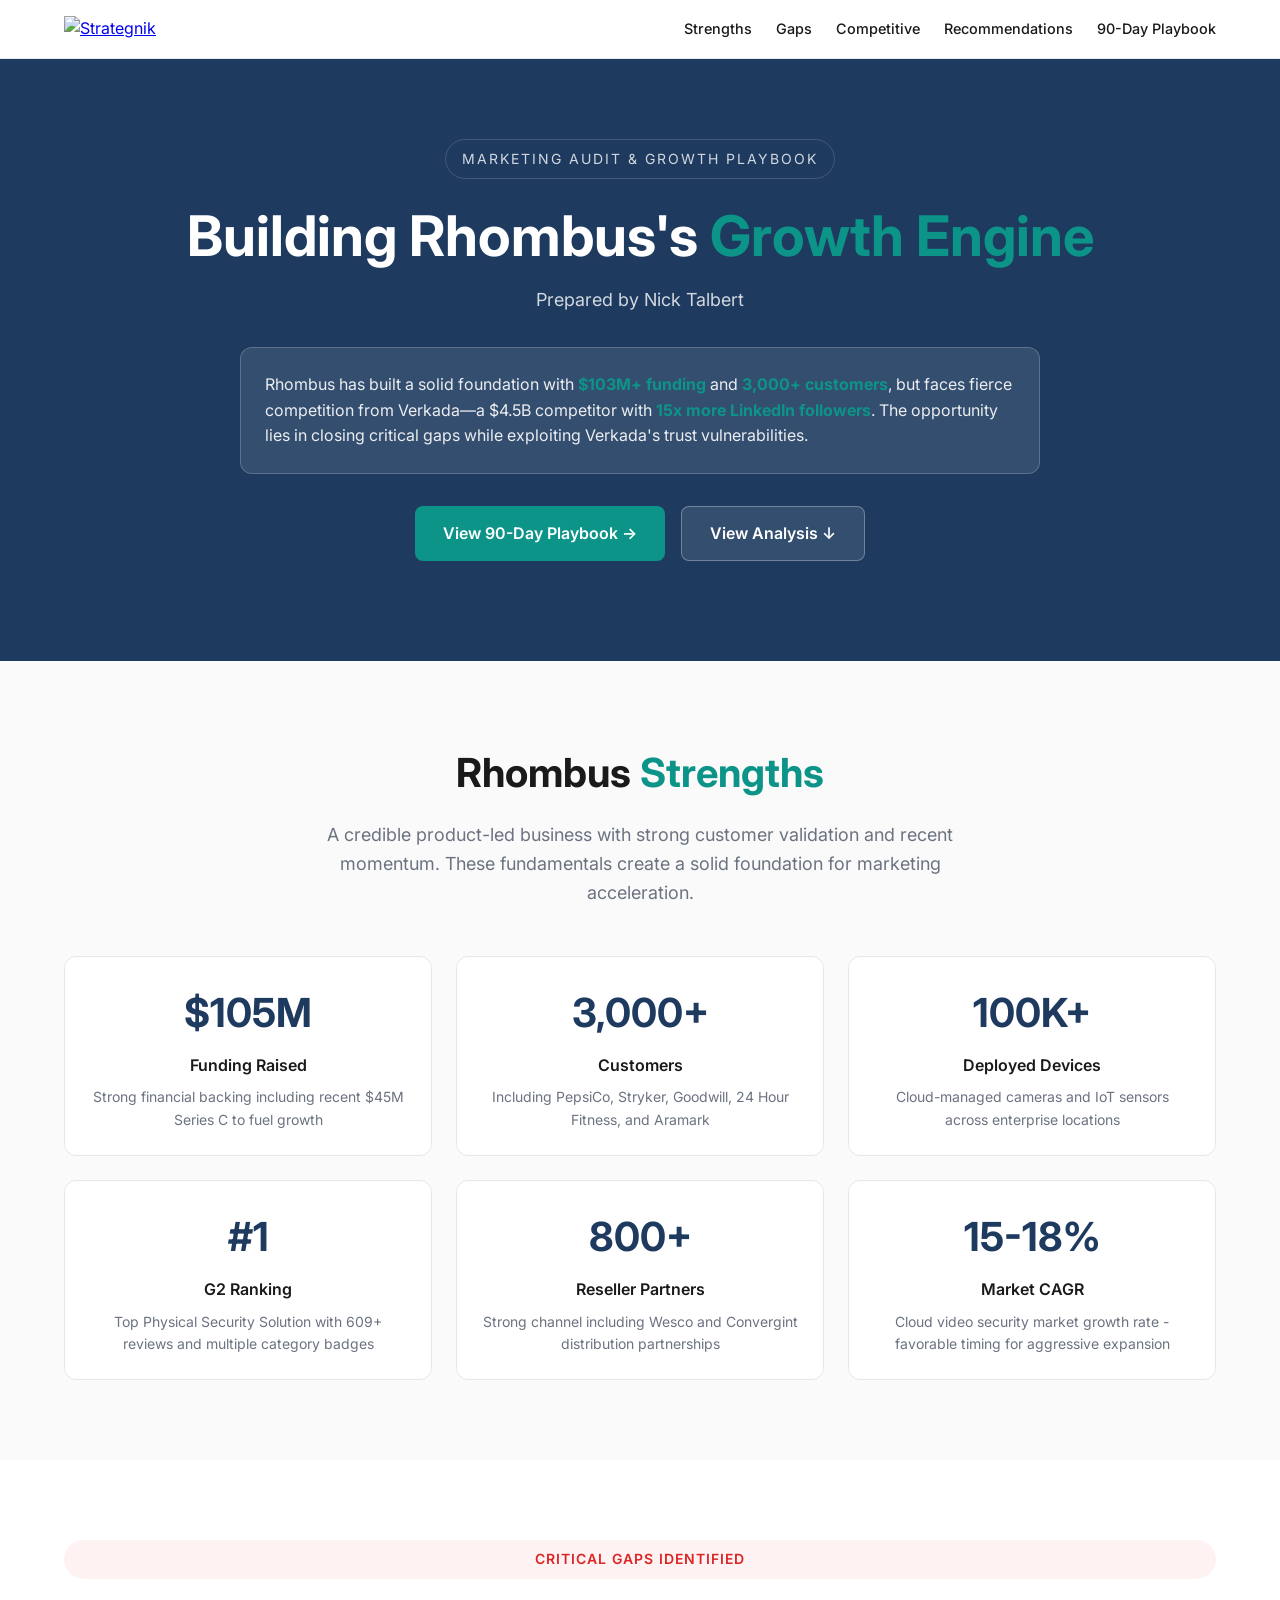
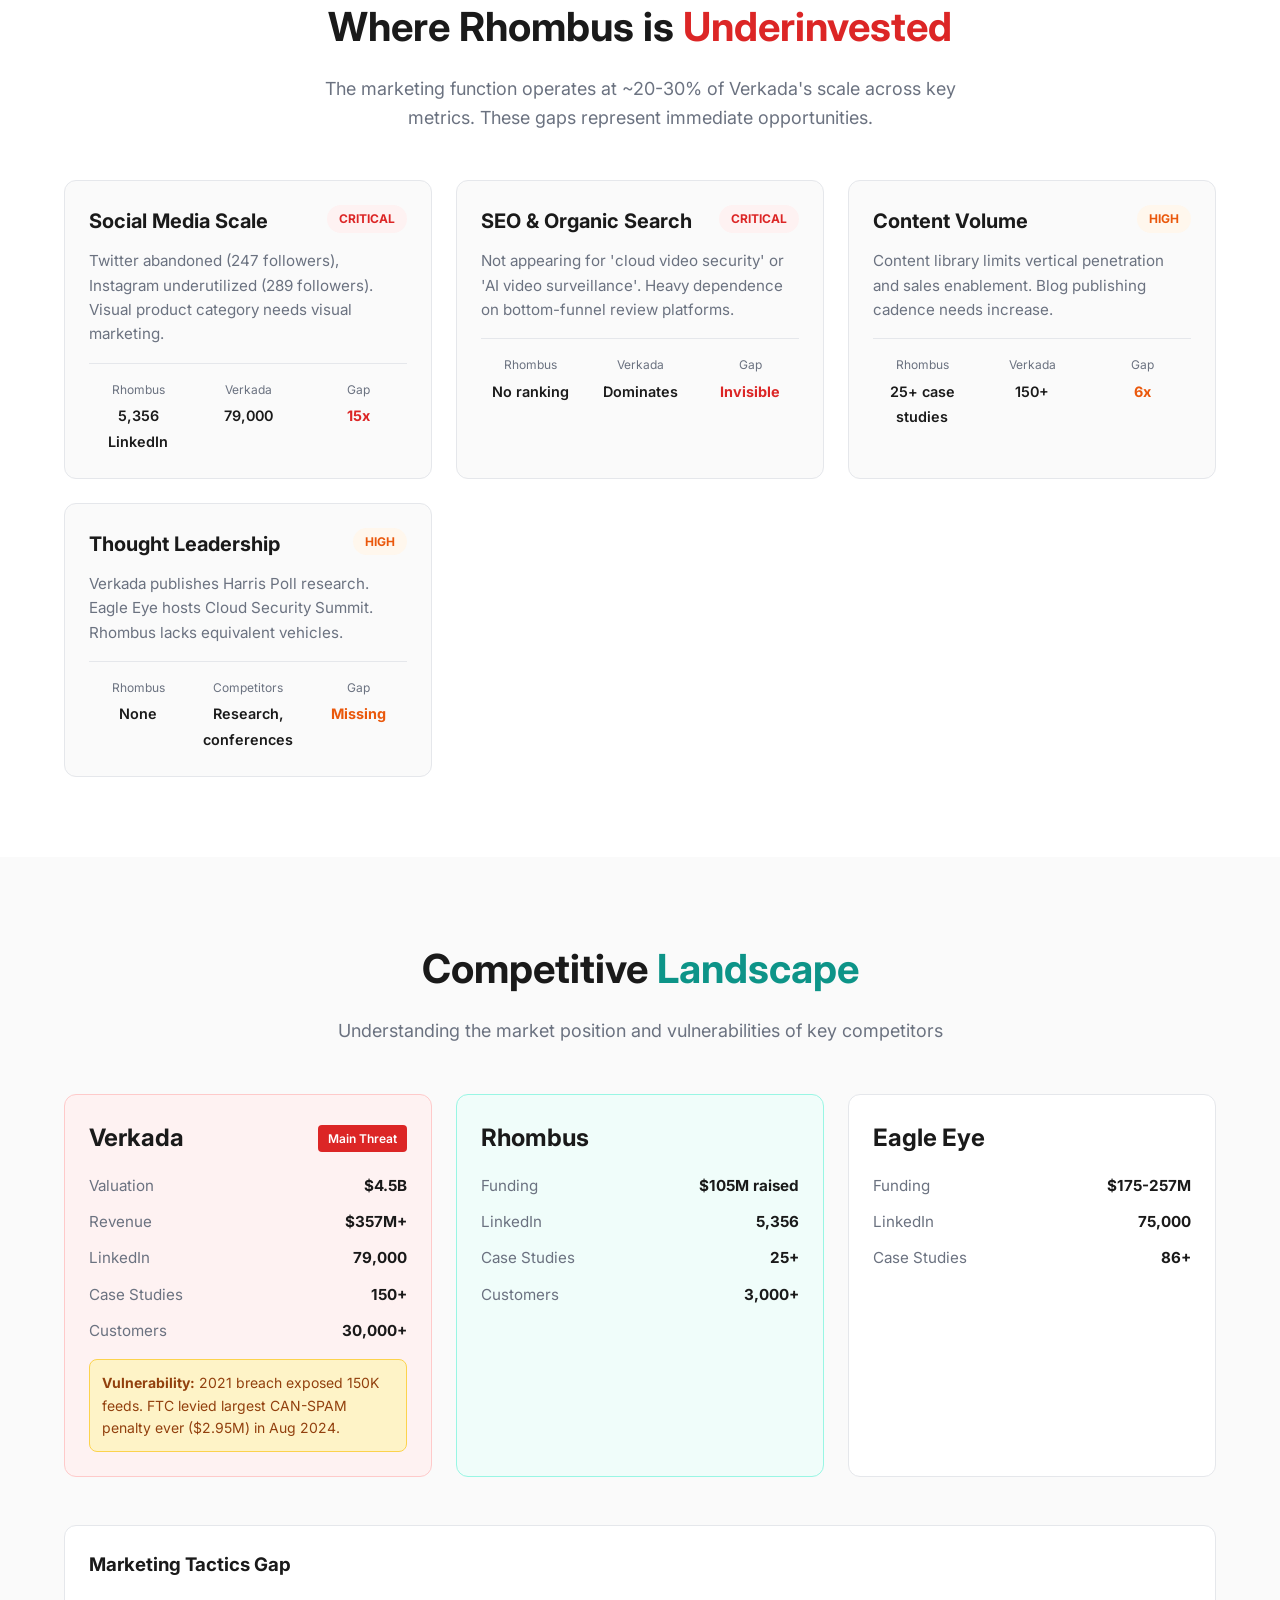
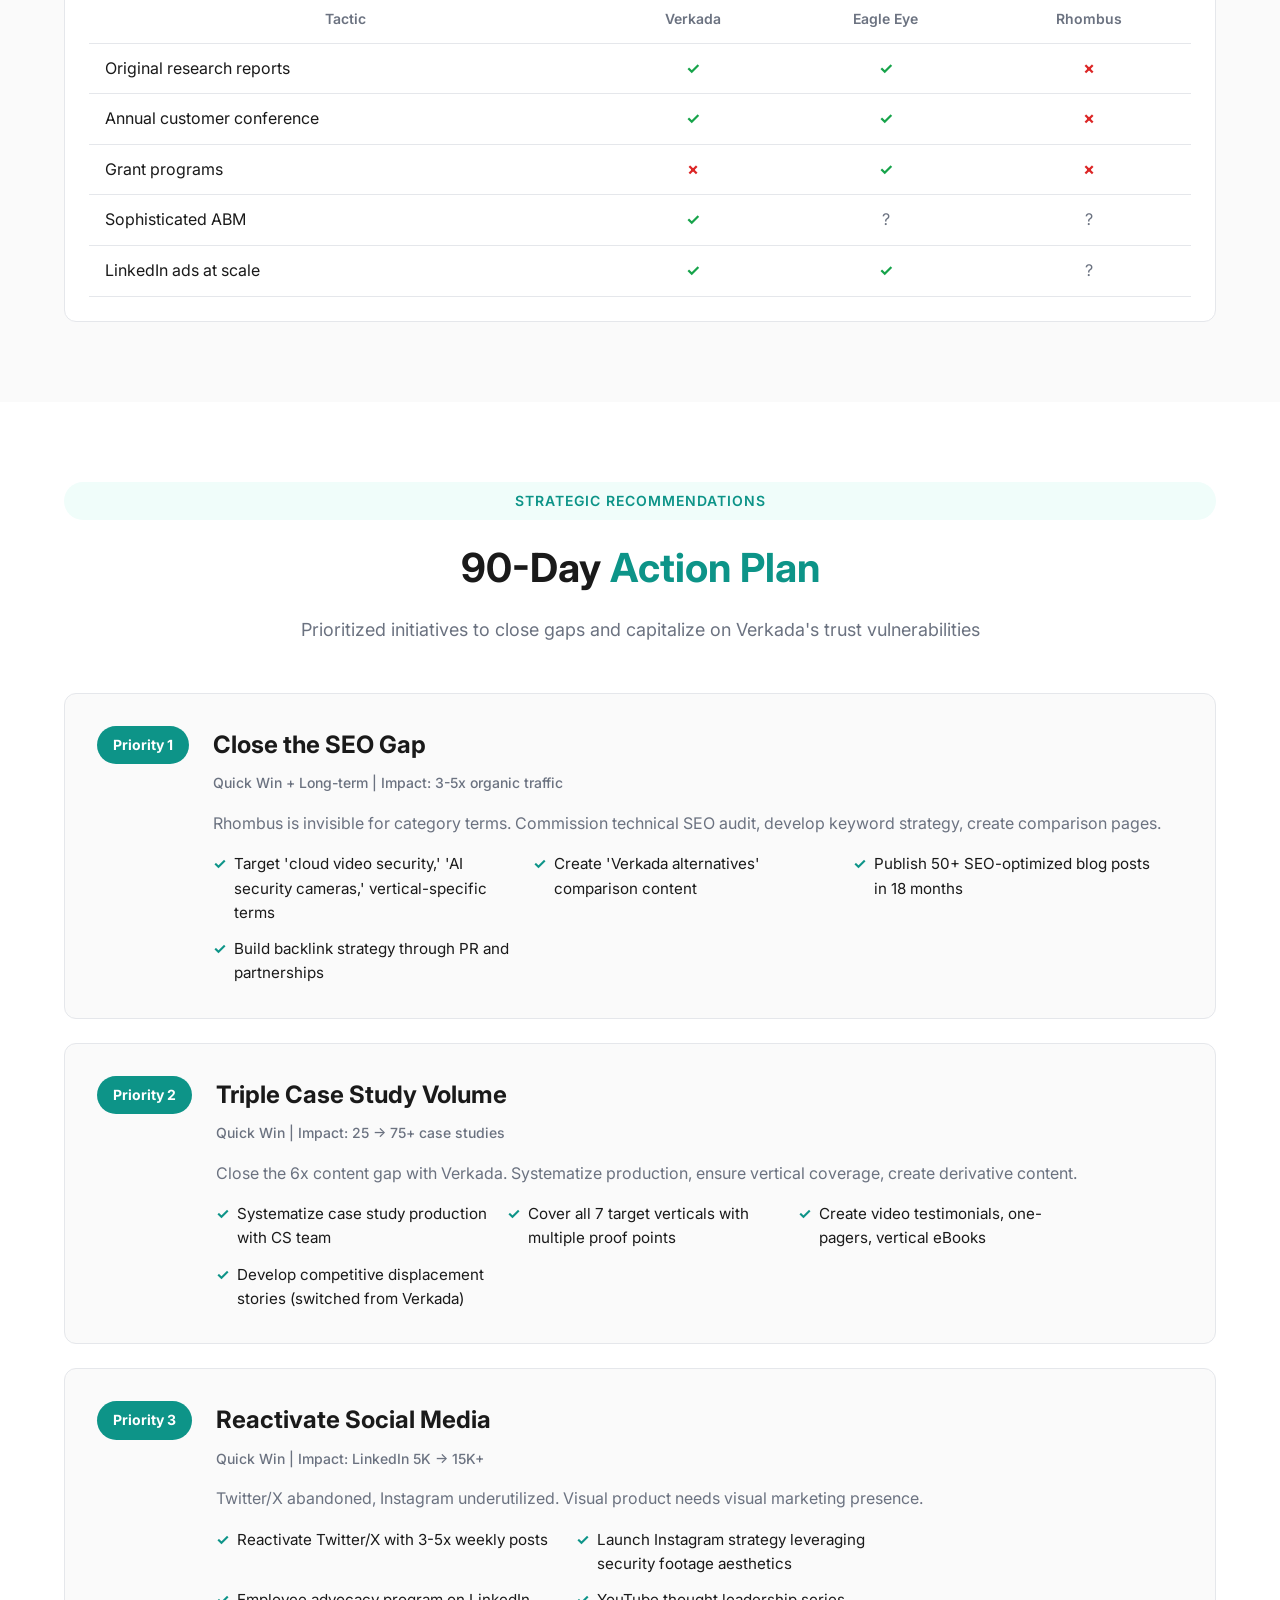
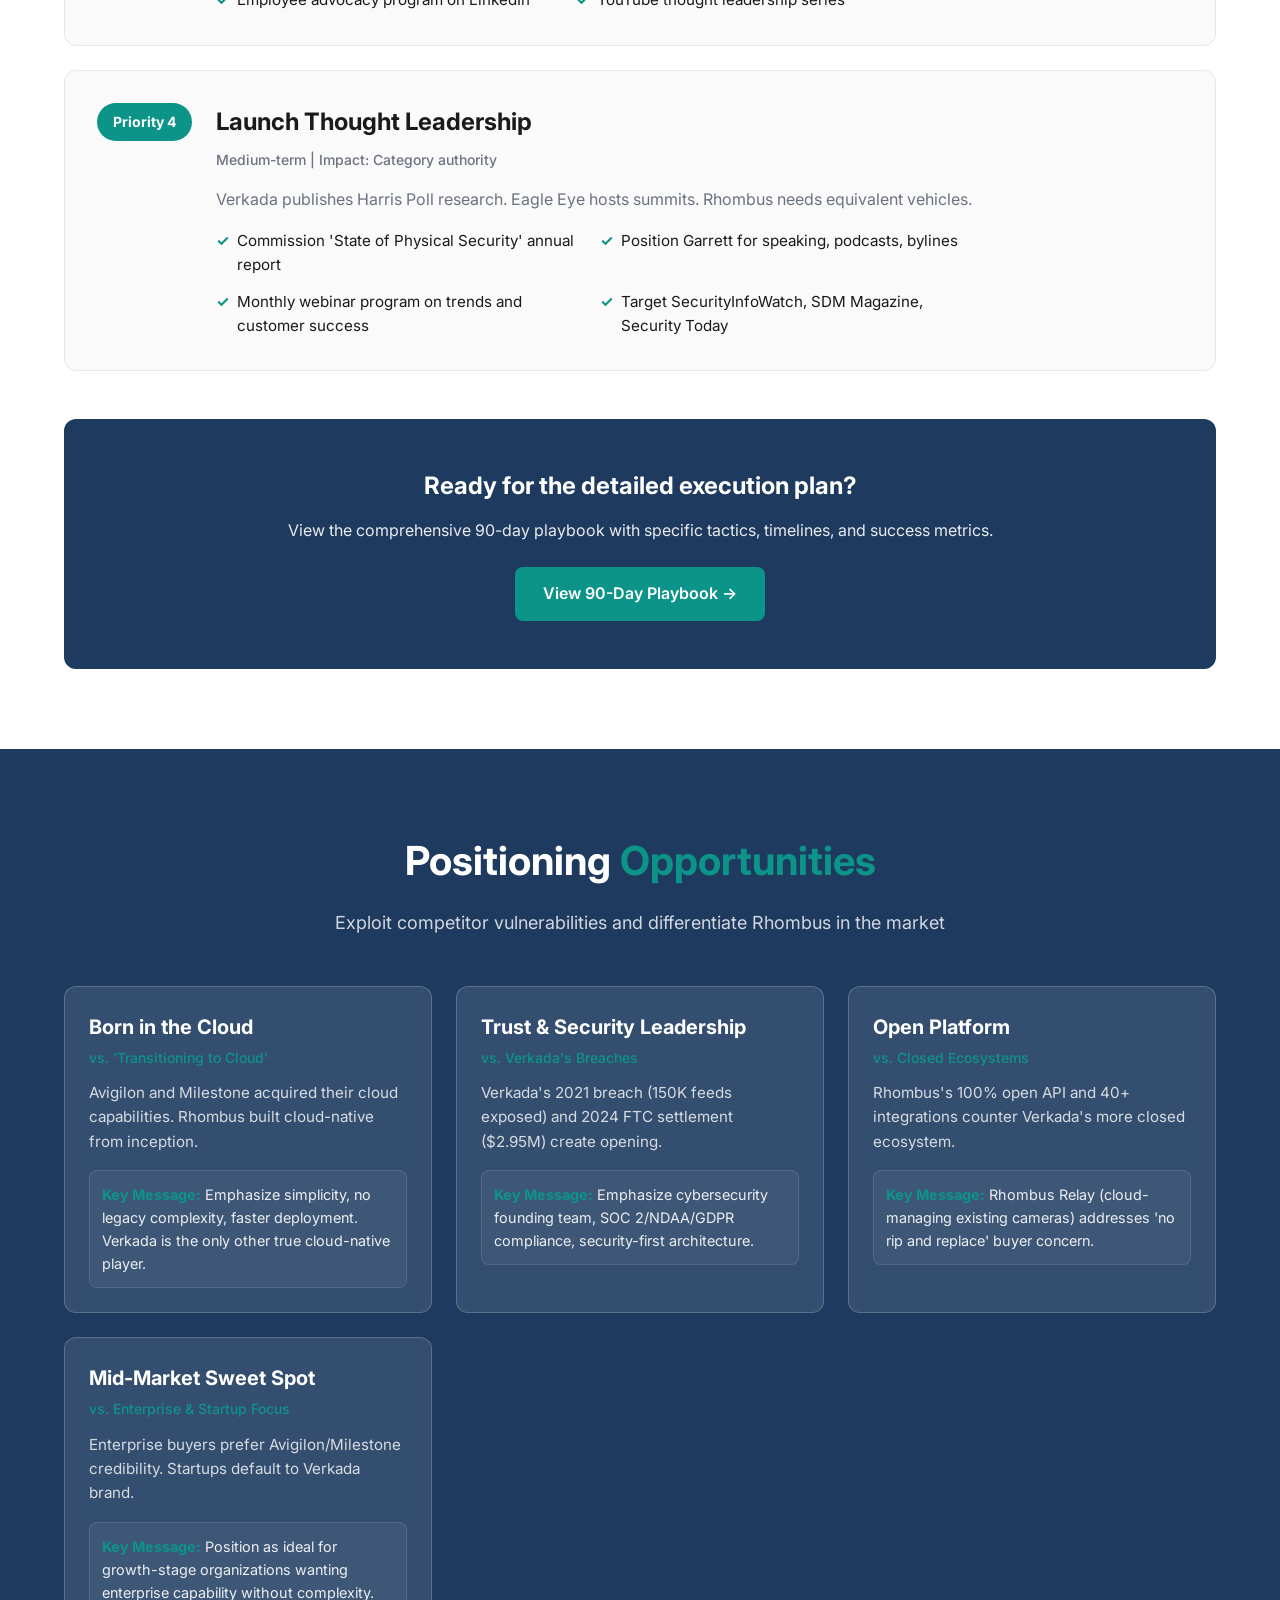
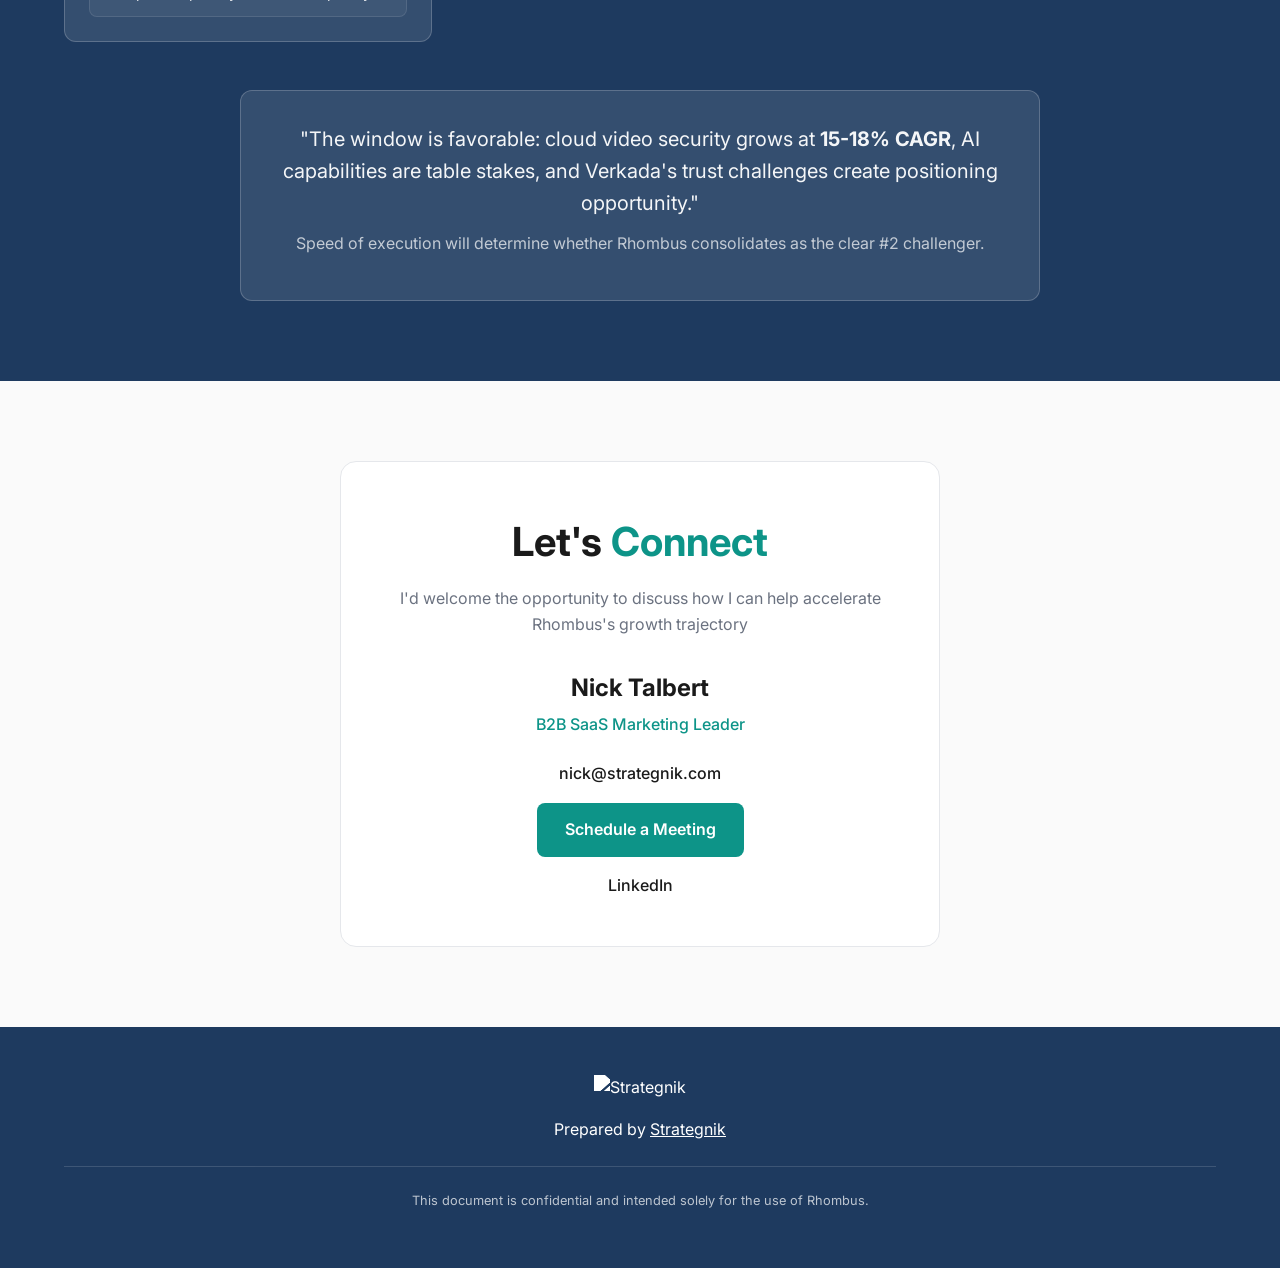
==== index.html @ 8394749c "Initial Rhombus marketing audit Strategnik-branded marketing audit for Rhombus including: - Main aud" ====
<!DOCTYPE html>
<html lang="en">
<head>
  <meta charset="UTF-8">
  <meta name="viewport" content="width=device-width, initial-scale=1.0">
  <meta name="robots" content="noindex, nofollow">
  <title>Growth Audit | Rhombus | Strategnik</title>
  <link rel="icon" type="image/svg+xml" href="https://strategnik.com/favicon.svg">
  <link rel="preconnect" href="https://fonts.googleapis.com">
  <link rel="preconnect" href="https://fonts.gstatic.com" crossorigin>
  <link href="https://fonts.googleapis.com/css2?family=Inter:wght@400;500;600;700&display=swap" rel="stylesheet">
  <link rel="stylesheet" href="styles.css">
</head>
<body>
  <!-- Header -->
  <header class="site-header">
    <nav class="container">
      <a href="https://strategnik.com" class="logo">
        <img src="https://strategnik.com/logo-dark.png" alt="Strategnik" height="60">
      </a>
      <div class="nav-links">
        <a href="#strengths">Strengths</a>
        <a href="#gaps">Gaps</a>
        <a href="#competitive">Competitive</a>
        <a href="#recommendations">Recommendations</a>
        <a href="growth-strategy.html">90-Day Playbook</a>
      </div>
      <button class="mobile-menu-btn" id="mobileMenuBtn" aria-label="Toggle menu">
        <svg fill="none" stroke="currentColor" viewBox="0 0 24 24" width="24" height="24">
          <path stroke-linecap="round" stroke-linejoin="round" stroke-width="2" d="M4 6h16M4 12h16M4 18h16"/>
        </svg>
      </button>
    </nav>
    <div class="mobile-nav" id="mobileNav">
      <a href="#strengths">Strengths</a>
      <a href="#gaps">Gaps</a>
      <a href="#competitive">Competitive</a>
      <a href="#recommendations">Recommendations</a>
      <a href="growth-strategy.html">90-Day Playbook</a>
    </div>
  </header>

  <!-- Hero -->
  <section class="hero">
    <div class="container">
      <p class="hero-label">Marketing Audit & Growth Playbook</p>
      <h1>Building Rhombus's <span class="text-accent">Growth Engine</span></h1>
      <p class="hero-subtitle">Prepared by Nick Talbert</p>

      <div class="hero-insight">
        <p>Rhombus has built a solid foundation with <strong>$103M+ funding</strong> and <strong>3,000+ customers</strong>, but faces fierce competition from Verkada—a $4.5B competitor with <strong>15x more LinkedIn followers</strong>. The opportunity lies in closing critical gaps while exploiting Verkada's trust vulnerabilities.</p>
      </div>

      <div class="hero-cta">
        <a href="growth-strategy.html" class="btn btn-primary">View 90-Day Playbook →</a>
        <a href="#strengths" class="btn btn-secondary">View Analysis ↓</a>
      </div>
    </div>
  </section>

  <!-- Strengths Dashboard -->
  <section id="strengths" class="section">
    <div class="container">
      <h2>Rhombus <span class="text-accent">Strengths</span></h2>
      <p class="section-intro">A credible product-led business with strong customer validation and recent momentum. These fundamentals create a solid foundation for marketing acceleration.</p>

      <div class="metrics-grid">
        <div class="metric-card">
          <span class="metric-value">$105M</span>
          <span class="metric-label">Funding Raised</span>
          <p class="metric-desc">Strong financial backing including recent $45M Series C to fuel growth</p>
        </div>
        <div class="metric-card">
          <span class="metric-value">3,000+</span>
          <span class="metric-label">Customers</span>
          <p class="metric-desc">Including PepsiCo, Stryker, Goodwill, 24 Hour Fitness, and Aramark</p>
        </div>
        <div class="metric-card">
          <span class="metric-value">100K+</span>
          <span class="metric-label">Deployed Devices</span>
          <p class="metric-desc">Cloud-managed cameras and IoT sensors across enterprise locations</p>
        </div>
        <div class="metric-card">
          <span class="metric-value">#1</span>
          <span class="metric-label">G2 Ranking</span>
          <p class="metric-desc">Top Physical Security Solution with 609+ reviews and multiple category badges</p>
        </div>
        <div class="metric-card">
          <span class="metric-value">800+</span>
          <span class="metric-label">Reseller Partners</span>
          <p class="metric-desc">Strong channel including Wesco and Convergint distribution partnerships</p>
        </div>
        <div class="metric-card">
          <span class="metric-value">15-18%</span>
          <span class="metric-label">Market CAGR</span>
          <p class="metric-desc">Cloud video security market growth rate - favorable timing for aggressive expansion</p>
        </div>
      </div>
    </div>
  </section>

  <!-- Gap Analysis -->
  <section id="gaps" class="section section-alt">
    <div class="container">
      <div class="section-header-badge critical">Critical Gaps Identified</div>
      <h2>Where Rhombus is <span class="text-critical">Underinvested</span></h2>
      <p class="section-intro">The marketing function operates at ~20-30% of Verkada's scale across key metrics. These gaps represent immediate opportunities.</p>

      <div class="gaps-grid">
        <div class="gap-card">
          <div class="gap-header">
            <h3>Social Media Scale</h3>
            <span class="severity-badge critical">Critical</span>
          </div>
          <p class="gap-detail">Twitter abandoned (247 followers), Instagram underutilized (289 followers). Visual product category needs visual marketing.</p>
          <div class="gap-comparison">
            <div class="gap-stat">
              <span class="gap-label">Rhombus</span>
              <span class="gap-value">5,356 LinkedIn</span>
            </div>
            <div class="gap-stat">
              <span class="gap-label">Verkada</span>
              <span class="gap-value">79,000</span>
            </div>
            <div class="gap-stat">
              <span class="gap-label">Gap</span>
              <span class="gap-value critical">15x</span>
            </div>
          </div>
        </div>

        <div class="gap-card">
          <div class="gap-header">
            <h3>SEO & Organic Search</h3>
            <span class="severity-badge critical">Critical</span>
          </div>
          <p class="gap-detail">Not appearing for 'cloud video security' or 'AI video surveillance'. Heavy dependence on bottom-funnel review platforms.</p>
          <div class="gap-comparison">
            <div class="gap-stat">
              <span class="gap-label">Rhombus</span>
              <span class="gap-value">No ranking</span>
            </div>
            <div class="gap-stat">
              <span class="gap-label">Verkada</span>
              <span class="gap-value">Dominates</span>
            </div>
            <div class="gap-stat">
              <span class="gap-label">Gap</span>
              <span class="gap-value critical">Invisible</span>
            </div>
          </div>
        </div>

        <div class="gap-card">
          <div class="gap-header">
            <h3>Content Volume</h3>
            <span class="severity-badge high">High</span>
          </div>
          <p class="gap-detail">Content library limits vertical penetration and sales enablement. Blog publishing cadence needs increase.</p>
          <div class="gap-comparison">
            <div class="gap-stat">
              <span class="gap-label">Rhombus</span>
              <span class="gap-value">25+ case studies</span>
            </div>
            <div class="gap-stat">
              <span class="gap-label">Verkada</span>
              <span class="gap-value">150+</span>
            </div>
            <div class="gap-stat">
              <span class="gap-label">Gap</span>
              <span class="gap-value high">6x</span>
            </div>
          </div>
        </div>

        <div class="gap-card">
          <div class="gap-header">
            <h3>Thought Leadership</h3>
            <span class="severity-badge high">High</span>
          </div>
          <p class="gap-detail">Verkada publishes Harris Poll research. Eagle Eye hosts Cloud Security Summit. Rhombus lacks equivalent vehicles.</p>
          <div class="gap-comparison">
            <div class="gap-stat">
              <span class="gap-label">Rhombus</span>
              <span class="gap-value">None</span>
            </div>
            <div class="gap-stat">
              <span class="gap-label">Competitors</span>
              <span class="gap-value">Research, conferences</span>
            </div>
            <div class="gap-stat">
              <span class="gap-label">Gap</span>
              <span class="gap-value high">Missing</span>
            </div>
          </div>
        </div>
      </div>
    </div>
  </section>

  <!-- Competitive Landscape -->
  <section id="competitive" class="section">
    <div class="container">
      <h2>Competitive <span class="text-accent">Landscape</span></h2>
      <p class="section-intro">Understanding the market position and vulnerabilities of key competitors</p>

      <div class="competitor-grid">
        <div class="competitor-card main-threat">
          <div class="competitor-header">
            <h3>Verkada</h3>
            <span class="threat-badge">Main Threat</span>
          </div>
          <div class="competitor-stats">
            <div class="comp-stat"><span>Valuation</span><strong>$4.5B</strong></div>
            <div class="comp-stat"><span>Revenue</span><strong>$357M+</strong></div>
            <div class="comp-stat"><span>LinkedIn</span><strong>79,000</strong></div>
            <div class="comp-stat"><span>Case Studies</span><strong>150+</strong></div>
            <div class="comp-stat"><span>Customers</span><strong>30,000+</strong></div>
          </div>
          <div class="vulnerability-alert">
            <strong>Vulnerability:</strong> 2021 breach exposed 150K feeds. FTC levied largest CAN-SPAM penalty ever ($2.95M) in Aug 2024.
          </div>
        </div>

        <div class="competitor-card highlight">
          <div class="competitor-header">
            <h3>Rhombus</h3>
          </div>
          <div class="competitor-stats">
            <div class="comp-stat"><span>Funding</span><strong>$105M raised</strong></div>
            <div class="comp-stat"><span>LinkedIn</span><strong>5,356</strong></div>
            <div class="comp-stat"><span>Case Studies</span><strong>25+</strong></div>
            <div class="comp-stat"><span>Customers</span><strong>3,000+</strong></div>
          </div>
        </div>

        <div class="competitor-card">
          <div class="competitor-header">
            <h3>Eagle Eye</h3>
          </div>
          <div class="competitor-stats">
            <div class="comp-stat"><span>Funding</span><strong>$175-257M</strong></div>
            <div class="comp-stat"><span>LinkedIn</span><strong>75,000</strong></div>
            <div class="comp-stat"><span>Case Studies</span><strong>86+</strong></div>
          </div>
        </div>
      </div>

      <div class="tactics-table">
        <h3>Marketing Tactics Gap</h3>
        <table>
          <thead>
            <tr>
              <th>Tactic</th>
              <th>Verkada</th>
              <th>Eagle Eye</th>
              <th>Rhombus</th>
            </tr>
          </thead>
          <tbody>
            <tr>
              <td>Original research reports</td>
              <td class="check">✓</td>
              <td class="check">✓</td>
              <td class="missing">✗</td>
            </tr>
            <tr>
              <td>Annual customer conference</td>
              <td class="check">✓</td>
              <td class="check">✓</td>
              <td class="missing">✗</td>
            </tr>
            <tr>
              <td>Grant programs</td>
              <td class="missing">✗</td>
              <td class="check">✓</td>
              <td class="missing">✗</td>
            </tr>
            <tr>
              <td>Sophisticated ABM</td>
              <td class="check">✓</td>
              <td class="unknown">?</td>
              <td class="unknown">?</td>
            </tr>
            <tr>
              <td>LinkedIn ads at scale</td>
              <td class="check">✓</td>
              <td class="check">✓</td>
              <td class="unknown">?</td>
            </tr>
          </tbody>
        </table>
      </div>
    </div>
  </section>

  <!-- Strategic Recommendations -->
  <section id="recommendations" class="section section-alt">
    <div class="container">
      <div class="section-header-badge accent">Strategic Recommendations</div>
      <h2>90-Day <span class="text-accent">Action Plan</span></h2>
      <p class="section-intro">Prioritized initiatives to close gaps and capitalize on Verkada's trust vulnerabilities</p>

      <div class="recommendations-list">
        <div class="recommendation-card">
          <div class="rec-priority">Priority 1</div>
          <div class="rec-content">
            <h3>Close the SEO Gap</h3>
            <p class="rec-meta">Quick Win + Long-term | Impact: 3-5x organic traffic</p>
            <p>Rhombus is invisible for category terms. Commission technical SEO audit, develop keyword strategy, create comparison pages.</p>
            <ul class="rec-tactics">
              <li>Target 'cloud video security,' 'AI security cameras,' vertical-specific terms</li>
              <li>Create 'Verkada alternatives' comparison content</li>
              <li>Publish 50+ SEO-optimized blog posts in 18 months</li>
              <li>Build backlink strategy through PR and partnerships</li>
            </ul>
          </div>
        </div>

        <div class="recommendation-card">
          <div class="rec-priority">Priority 2</div>
          <div class="rec-content">
            <h3>Triple Case Study Volume</h3>
            <p class="rec-meta">Quick Win | Impact: 25 → 75+ case studies</p>
            <p>Close the 6x content gap with Verkada. Systematize production, ensure vertical coverage, create derivative content.</p>
            <ul class="rec-tactics">
              <li>Systematize case study production with CS team</li>
              <li>Cover all 7 target verticals with multiple proof points</li>
              <li>Create video testimonials, one-pagers, vertical eBooks</li>
              <li>Develop competitive displacement stories (switched from Verkada)</li>
            </ul>
          </div>
        </div>

        <div class="recommendation-card">
          <div class="rec-priority">Priority 3</div>
          <div class="rec-content">
            <h3>Reactivate Social Media</h3>
            <p class="rec-meta">Quick Win | Impact: LinkedIn 5K → 15K+</p>
            <p>Twitter/X abandoned, Instagram underutilized. Visual product needs visual marketing presence.</p>
            <ul class="rec-tactics">
              <li>Reactivate Twitter/X with 3-5x weekly posts</li>
              <li>Launch Instagram strategy leveraging security footage aesthetics</li>
              <li>Employee advocacy program on LinkedIn</li>
              <li>YouTube thought leadership series</li>
            </ul>
          </div>
        </div>

        <div class="recommendation-card">
          <div class="rec-priority">Priority 4</div>
          <div class="rec-content">
            <h3>Launch Thought Leadership</h3>
            <p class="rec-meta">Medium-term | Impact: Category authority</p>
            <p>Verkada publishes Harris Poll research. Eagle Eye hosts summits. Rhombus needs equivalent vehicles.</p>
            <ul class="rec-tactics">
              <li>Commission 'State of Physical Security' annual report</li>
              <li>Position Garrett for speaking, podcasts, bylines</li>
              <li>Monthly webinar program on trends and customer success</li>
              <li>Target SecurityInfoWatch, SDM Magazine, Security Today</li>
            </ul>
          </div>
        </div>
      </div>

      <div class="cta-box">
        <h3>Ready for the detailed execution plan?</h3>
        <p>View the comprehensive 90-day playbook with specific tactics, timelines, and success metrics.</p>
        <a href="growth-strategy.html" class="btn btn-primary">View 90-Day Playbook →</a>
      </div>
    </div>
  </section>

  <!-- Positioning Opportunities -->
  <section class="section section-dark">
    <div class="container">
      <h2>Positioning <span class="text-accent">Opportunities</span></h2>
      <p class="section-intro light">Exploit competitor vulnerabilities and differentiate Rhombus in the market</p>

      <div class="positioning-grid">
        <div class="positioning-card">
          <h3>Born in the Cloud</h3>
          <p class="vs">vs. 'Transitioning to Cloud'</p>
          <p>Avigilon and Milestone acquired their cloud capabilities. Rhombus built cloud-native from inception.</p>
          <div class="key-message">
            <strong>Key Message:</strong> Emphasize simplicity, no legacy complexity, faster deployment. Verkada is the only other true cloud-native player.
          </div>
        </div>

        <div class="positioning-card">
          <h3>Trust & Security Leadership</h3>
          <p class="vs">vs. Verkada's Breaches</p>
          <p>Verkada's 2021 breach (150K feeds exposed) and 2024 FTC settlement ($2.95M) create opening.</p>
          <div class="key-message">
            <strong>Key Message:</strong> Emphasize cybersecurity founding team, SOC 2/NDAA/GDPR compliance, security-first architecture.
          </div>
        </div>

        <div class="positioning-card">
          <h3>Open Platform</h3>
          <p class="vs">vs. Closed Ecosystems</p>
          <p>Rhombus's 100% open API and 40+ integrations counter Verkada's more closed ecosystem.</p>
          <div class="key-message">
            <strong>Key Message:</strong> Rhombus Relay (cloud-managing existing cameras) addresses 'no rip and replace' buyer concern.
          </div>
        </div>

        <div class="positioning-card">
          <h3>Mid-Market Sweet Spot</h3>
          <p class="vs">vs. Enterprise & Startup Focus</p>
          <p>Enterprise buyers prefer Avigilon/Milestone credibility. Startups default to Verkada brand.</p>
          <div class="key-message">
            <strong>Key Message:</strong> Position as ideal for growth-stage organizations wanting enterprise capability without complexity.
          </div>
        </div>
      </div>

      <div class="quote-box">
        <p>"The window is favorable: cloud video security grows at <strong>15-18% CAGR</strong>, AI capabilities are table stakes, and Verkada's trust challenges create positioning opportunity."</p>
        <p class="quote-footer">Speed of execution will determine whether Rhombus consolidates as the clear #2 challenger.</p>
      </div>
    </div>
  </section>

  <!-- Contact -->
  <section id="contact" class="section">
    <div class="container">
      <div class="contact-box">
        <h2>Let's <span class="text-accent">Connect</span></h2>
        <p>I'd welcome the opportunity to discuss how I can help accelerate Rhombus's growth trajectory</p>

        <div class="contact-info">
          <h3>Nick Talbert</h3>
          <p class="contact-title">B2B SaaS Marketing Leader</p>
        </div>

        <div class="contact-links">
          <a href="mailto:nick@strategnik.com" class="contact-link">nick@strategnik.com</a>
          <a href="https://calendly.com/nicktalbert-sfdr/30min" target="_blank" class="btn btn-primary">Schedule a Meeting</a>
          <a href="https://www.linkedin.com/in/nick-talbert/" target="_blank" class="contact-link">LinkedIn</a>
        </div>
      </div>
    </div>
  </section>

  <!-- Footer -->
  <footer class="site-footer">
    <div class="container">
      <img src="https://strategnik.com/logo-dark.png" alt="Strategnik" height="40">
      <p>Prepared by <a href="https://strategnik.com">Strategnik</a></p>
      <p class="confidential">This document is confidential and intended solely for the use of Rhombus.</p>
    </div>
  </footer>

  <script>
    const menuBtn = document.getElementById('mobileMenuBtn');
    const mobileNav = document.getElementById('mobileNav');

    menuBtn.addEventListener('click', () => {
      mobileNav.classList.toggle('open');
    });

    mobileNav.querySelectorAll('a').forEach(link => {
      link.addEventListener('click', () => {
        mobileNav.classList.remove('open');
      });
    });

    document.querySelectorAll('a[href^="#"]').forEach(anchor => {
      anchor.addEventListener('click', function (e) {
        e.preventDefault();
        const target = document.querySelector(this.getAttribute('href'));
        if (target) {
          target.scrollIntoView({ behavior: 'smooth', block: 'start' });
        }
      });
    });
  </script>
</body>
</html>
---- styles.css ----
/* Strategnik Audit Styles - Rhombus */

:root {
  --primary: #1e3a5f;
  --secondary: #0d9488;
  --accent: #0d9488;
  --background: #fafafa;
  --white: #ffffff;
  --text: #1a1a1a;
  --text-secondary: #6b7280;
  --border: #e5e7eb;
  --critical: #dc2626;
  --high: #ea580c;
  --medium: #ca8a04;
}

* {
  margin: 0;
  padding: 0;
  box-sizing: border-box;
}

html {
  scroll-behavior: smooth;
}

body {
  font-family: 'Inter', -apple-system, BlinkMacSystemFont, sans-serif;
  background: var(--background);
  color: var(--text);
  line-height: 1.6;
}

.container {
  max-width: 1200px;
  margin: 0 auto;
  padding: 0 24px;
}

/* Utilities */
.text-accent { color: var(--secondary); }
.text-critical { color: var(--critical); }

/* Header */
.site-header {
  position: sticky;
  top: 0;
  background: var(--white);
  border-bottom: 1px solid var(--border);
  z-index: 100;
}

.site-header nav {
  display: flex;
  align-items: center;
  justify-content: space-between;
  padding: 16px 24px;
  max-width: 1200px;
  margin: 0 auto;
}

.logo img { height: 60px; width: auto; }

.nav-links {
  display: none;
  gap: 24px;
}

.nav-links a {
  color: var(--text);
  text-decoration: none;
  font-weight: 500;
  font-size: 0.9rem;
  transition: color 0.2s;
}

.nav-links a:hover { color: var(--secondary); }

@media (min-width: 900px) {
  .nav-links { display: flex; }
  .mobile-menu-btn { display: none; }
}

.mobile-menu-btn {
  background: none;
  border: none;
  cursor: pointer;
  padding: 8px;
}

.mobile-nav {
  display: none;
  background: var(--white);
  border-top: 1px solid var(--border);
  padding: 16px 24px;
}

.mobile-nav.open { display: block; }

.mobile-nav a {
  display: block;
  padding: 12px 0;
  color: var(--text);
  text-decoration: none;
  font-weight: 500;
  border-bottom: 1px solid var(--border);
}

/* Buttons */
.btn {
  display: inline-flex;
  align-items: center;
  justify-content: center;
  padding: 14px 28px;
  border-radius: 8px;
  font-weight: 600;
  text-decoration: none;
  transition: all 0.2s;
}

.btn-primary {
  background: var(--secondary);
  color: white;
}

.btn-primary:hover {
  background: #0b7c72;
}

.btn-secondary {
  background: rgba(255,255,255,0.1);
  color: white;
  border: 1px solid rgba(255,255,255,0.3);
}

.btn-secondary:hover {
  background: rgba(255,255,255,0.2);
}

/* Hero */
.hero {
  background: var(--primary);
  color: white;
  padding: 80px 24px 100px;
  text-align: center;
}

.hero-label {
  display: inline-block;
  font-size: 0.875rem;
  text-transform: uppercase;
  letter-spacing: 2px;
  opacity: 0.8;
  margin-bottom: 24px;
  padding: 8px 16px;
  border: 1px solid rgba(255,255,255,0.2);
  border-radius: 50px;
}

.hero h1 {
  font-size: clamp(2rem, 5vw, 3.5rem);
  font-weight: 700;
  margin-bottom: 16px;
  line-height: 1.2;
}

.hero-subtitle {
  font-size: 1.125rem;
  opacity: 0.8;
  margin-bottom: 32px;
}

.hero-insight {
  background: rgba(255,255,255,0.1);
  border: 1px solid rgba(255,255,255,0.2);
  border-radius: 12px;
  padding: 24px;
  max-width: 800px;
  margin: 0 auto 32px;
  text-align: left;
}

.hero-insight p {
  color: rgba(255,255,255,0.9);
}

.hero-insight strong {
  color: var(--secondary);
}

.hero-cta {
  display: flex;
  gap: 16px;
  justify-content: center;
  flex-wrap: wrap;
}

/* Sections */
.section {
  padding: 80px 24px;
}

.section-alt {
  background: var(--white);
}

.section-dark {
  background: var(--primary);
  color: white;
}

.section h2 {
  font-size: 2.5rem;
  color: var(--text);
  margin-bottom: 16px;
  text-align: center;
}

.section-dark h2 {
  color: white;
}

.section-intro {
  color: var(--text-secondary);
  font-size: 1.125rem;
  text-align: center;
  max-width: 700px;
  margin: 0 auto 48px;
}

.section-intro.light {
  color: rgba(255,255,255,0.8);
}

.section-header-badge {
  display: inline-block;
  padding: 8px 16px;
  border-radius: 50px;
  font-size: 0.875rem;
  font-weight: 600;
  text-transform: uppercase;
  letter-spacing: 1px;
  margin-bottom: 16px;
  text-align: center;
  width: 100%;
}

.section-header-badge.critical {
  background: #fef2f2;
  color: var(--critical);
}

.section-header-badge.accent {
  background: #f0fdfa;
  color: var(--secondary);
}

/* Metrics Grid */
.metrics-grid {
  display: grid;
  grid-template-columns: repeat(auto-fit, minmax(280px, 1fr));
  gap: 24px;
}

.metric-card {
  background: var(--white);
  border: 1px solid var(--border);
  border-radius: 12px;
  padding: 24px;
  text-align: center;
}

.metric-value {
  display: block;
  font-size: 2.5rem;
  font-weight: 700;
  color: var(--primary);
  margin-bottom: 8px;
}

.metric-label {
  display: block;
  font-size: 1rem;
  font-weight: 600;
  color: var(--text);
  margin-bottom: 8px;
}

.metric-desc {
  font-size: 0.875rem;
  color: var(--text-secondary);
}

/* Gap Cards */
.gaps-grid {
  display: grid;
  grid-template-columns: repeat(auto-fit, minmax(300px, 1fr));
  gap: 24px;
}

.gap-card {
  background: var(--background);
  border: 1px solid var(--border);
  border-radius: 12px;
  padding: 24px;
}

.gap-header {
  display: flex;
  justify-content: space-between;
  align-items: flex-start;
  margin-bottom: 12px;
}

.gap-header h3 {
  font-size: 1.25rem;
  color: var(--text);
}

.severity-badge {
  padding: 4px 12px;
  border-radius: 50px;
  font-size: 0.75rem;
  font-weight: 700;
  text-transform: uppercase;
}

.severity-badge.critical {
  background: #fef2f2;
  color: var(--critical);
}

.severity-badge.high {
  background: #fff7ed;
  color: var(--high);
}

.gap-detail {
  color: var(--text-secondary);
  font-size: 0.95rem;
  margin-bottom: 16px;
}

.gap-comparison {
  display: grid;
  grid-template-columns: repeat(3, 1fr);
  gap: 12px;
  padding-top: 16px;
  border-top: 1px solid var(--border);
}

.gap-stat {
  text-align: center;
}

.gap-label {
  display: block;
  font-size: 0.75rem;
  color: var(--text-secondary);
  margin-bottom: 4px;
}

.gap-value {
  font-size: 0.9rem;
  font-weight: 600;
  color: var(--text);
}

.gap-value.critical { color: var(--critical); font-weight: 700; }
.gap-value.high { color: var(--high); font-weight: 700; }

/* Competitor Cards */
.competitor-grid {
  display: grid;
  grid-template-columns: repeat(auto-fit, minmax(280px, 1fr));
  gap: 24px;
  margin-bottom: 48px;
}

.competitor-card {
  background: var(--white);
  border: 1px solid var(--border);
  border-radius: 12px;
  padding: 24px;
}

.competitor-card.main-threat {
  background: #fef2f2;
  border-color: #fecaca;
}

.competitor-card.highlight {
  background: #f0fdfa;
  border-color: #99f6e4;
}

.competitor-header {
  display: flex;
  justify-content: space-between;
  align-items: center;
  margin-bottom: 16px;
}

.competitor-header h3 {
  font-size: 1.5rem;
}

.threat-badge {
  padding: 4px 10px;
  background: var(--critical);
  color: white;
  border-radius: 4px;
  font-size: 0.75rem;
  font-weight: 600;
}

.competitor-stats {
  display: flex;
  flex-direction: column;
  gap: 12px;
}

.comp-stat {
  display: flex;
  justify-content: space-between;
  font-size: 0.95rem;
}

.comp-stat span { color: var(--text-secondary); }
.comp-stat strong { color: var(--text); }

.vulnerability-alert {
  margin-top: 16px;
  padding: 12px;
  background: #fef3c7;
  border: 1px solid #fcd34d;
  border-radius: 8px;
  font-size: 0.875rem;
  color: #92400e;
}

/* Tactics Table */
.tactics-table {
  background: var(--white);
  border: 1px solid var(--border);
  border-radius: 12px;
  padding: 24px;
  overflow-x: auto;
}

.tactics-table h3 {
  margin-bottom: 16px;
}

.tactics-table table {
  width: 100%;
  border-collapse: collapse;
}

.tactics-table th,
.tactics-table td {
  padding: 12px 16px;
  text-align: center;
  border-bottom: 1px solid var(--border);
}

.tactics-table th {
  font-weight: 600;
  color: var(--text-secondary);
  font-size: 0.875rem;
}

.tactics-table td:first-child {
  text-align: left;
}

.check { color: #16a34a; font-weight: bold; }
.missing { color: var(--critical); font-weight: bold; }
.unknown { color: var(--text-secondary); }

/* Recommendations */
.recommendations-list {
  display: flex;
  flex-direction: column;
  gap: 24px;
  margin-bottom: 48px;
}

.recommendation-card {
  background: var(--background);
  border: 1px solid var(--border);
  border-radius: 12px;
  padding: 32px;
  display: flex;
  gap: 24px;
}

@media (max-width: 768px) {
  .recommendation-card {
    flex-direction: column;
  }
}

.rec-priority {
  flex-shrink: 0;
  padding: 8px 16px;
  background: var(--secondary);
  color: white;
  border-radius: 50px;
  font-size: 0.875rem;
  font-weight: 700;
  height: fit-content;
}

.rec-content h3 {
  font-size: 1.5rem;
  color: var(--text);
  margin-bottom: 8px;
}

.rec-meta {
  font-size: 0.875rem;
  color: var(--secondary);
  font-weight: 500;
  margin-bottom: 12px;
}

.rec-content > p {
  color: var(--text-secondary);
  margin-bottom: 16px;
}

.rec-tactics {
  display: grid;
  grid-template-columns: repeat(auto-fit, minmax(250px, 1fr));
  gap: 12px;
  list-style: none;
}

.rec-tactics li {
  display: flex;
  align-items: flex-start;
  gap: 8px;
  font-size: 0.95rem;
  color: var(--text);
}

.rec-tactics li::before {
  content: "✓";
  color: var(--secondary);
  font-weight: bold;
  flex-shrink: 0;
}

/* CTA Box */
.cta-box {
  background: var(--primary);
  color: white;
  border-radius: 12px;
  padding: 48px;
  text-align: center;
}

.cta-box h3 {
  font-size: 1.5rem;
  margin-bottom: 12px;
}

.cta-box p {
  opacity: 0.9;
  margin-bottom: 24px;
}

/* Positioning Grid */
.positioning-grid {
  display: grid;
  grid-template-columns: repeat(auto-fit, minmax(280px, 1fr));
  gap: 24px;
  margin-bottom: 48px;
}

.positioning-card {
  background: rgba(255,255,255,0.1);
  border: 1px solid rgba(255,255,255,0.2);
  border-radius: 12px;
  padding: 24px;
}

.positioning-card h3 {
  font-size: 1.25rem;
  margin-bottom: 4px;
}

.positioning-card .vs {
  color: var(--secondary);
  font-size: 0.875rem;
  font-weight: 500;
  margin-bottom: 12px;
}

.positioning-card > p {
  color: rgba(255,255,255,0.8);
  margin-bottom: 16px;
  font-size: 0.95rem;
}

.key-message {
  background: rgba(255,255,255,0.05);
  border: 1px solid rgba(255,255,255,0.1);
  border-radius: 8px;
  padding: 12px;
  font-size: 0.9rem;
  color: rgba(255,255,255,0.9);
}

.key-message strong {
  color: var(--secondary);
}

/* Quote Box */
.quote-box {
  background: rgba(255,255,255,0.1);
  border: 1px solid rgba(255,255,255,0.2);
  border-radius: 12px;
  padding: 32px;
  text-align: center;
  max-width: 800px;
  margin: 0 auto;
}

.quote-box p {
  font-size: 1.25rem;
  color: rgba(255,255,255,0.95);
  margin-bottom: 12px;
}

.quote-box .quote-footer {
  font-size: 1rem;
  color: rgba(255,255,255,0.7);
}

/* Contact */
.contact-box {
  max-width: 600px;
  margin: 0 auto;
  text-align: center;
  background: var(--white);
  border: 1px solid var(--border);
  border-radius: 16px;
  padding: 48px;
}

.contact-box h2 {
  margin-bottom: 12px;
}

.contact-box > p {
  color: var(--text-secondary);
  margin-bottom: 32px;
}

.contact-info h3 {
  font-size: 1.5rem;
  margin-bottom: 4px;
}

.contact-title {
  color: var(--secondary);
  font-weight: 500;
  margin-bottom: 24px;
}

.contact-links {
  display: flex;
  flex-direction: column;
  gap: 16px;
  align-items: center;
}

.contact-link {
  color: var(--text);
  text-decoration: none;
  font-weight: 500;
}

.contact-link:hover {
  color: var(--secondary);
}

/* Footer */
.site-footer {
  background: var(--primary);
  color: white;
  padding: 48px 24px;
  text-align: center;
}

.site-footer img {
  margin-bottom: 16px;
  filter: brightness(0) invert(1);
}

.site-footer p {
  margin-bottom: 8px;
}

.site-footer a {
  color: white;
}

.confidential {
  font-size: 0.8rem;
  opacity: 0.7;
  margin-top: 24px;
  padding-top: 24px;
  border-top: 1px solid rgba(255,255,255,0.2);
}
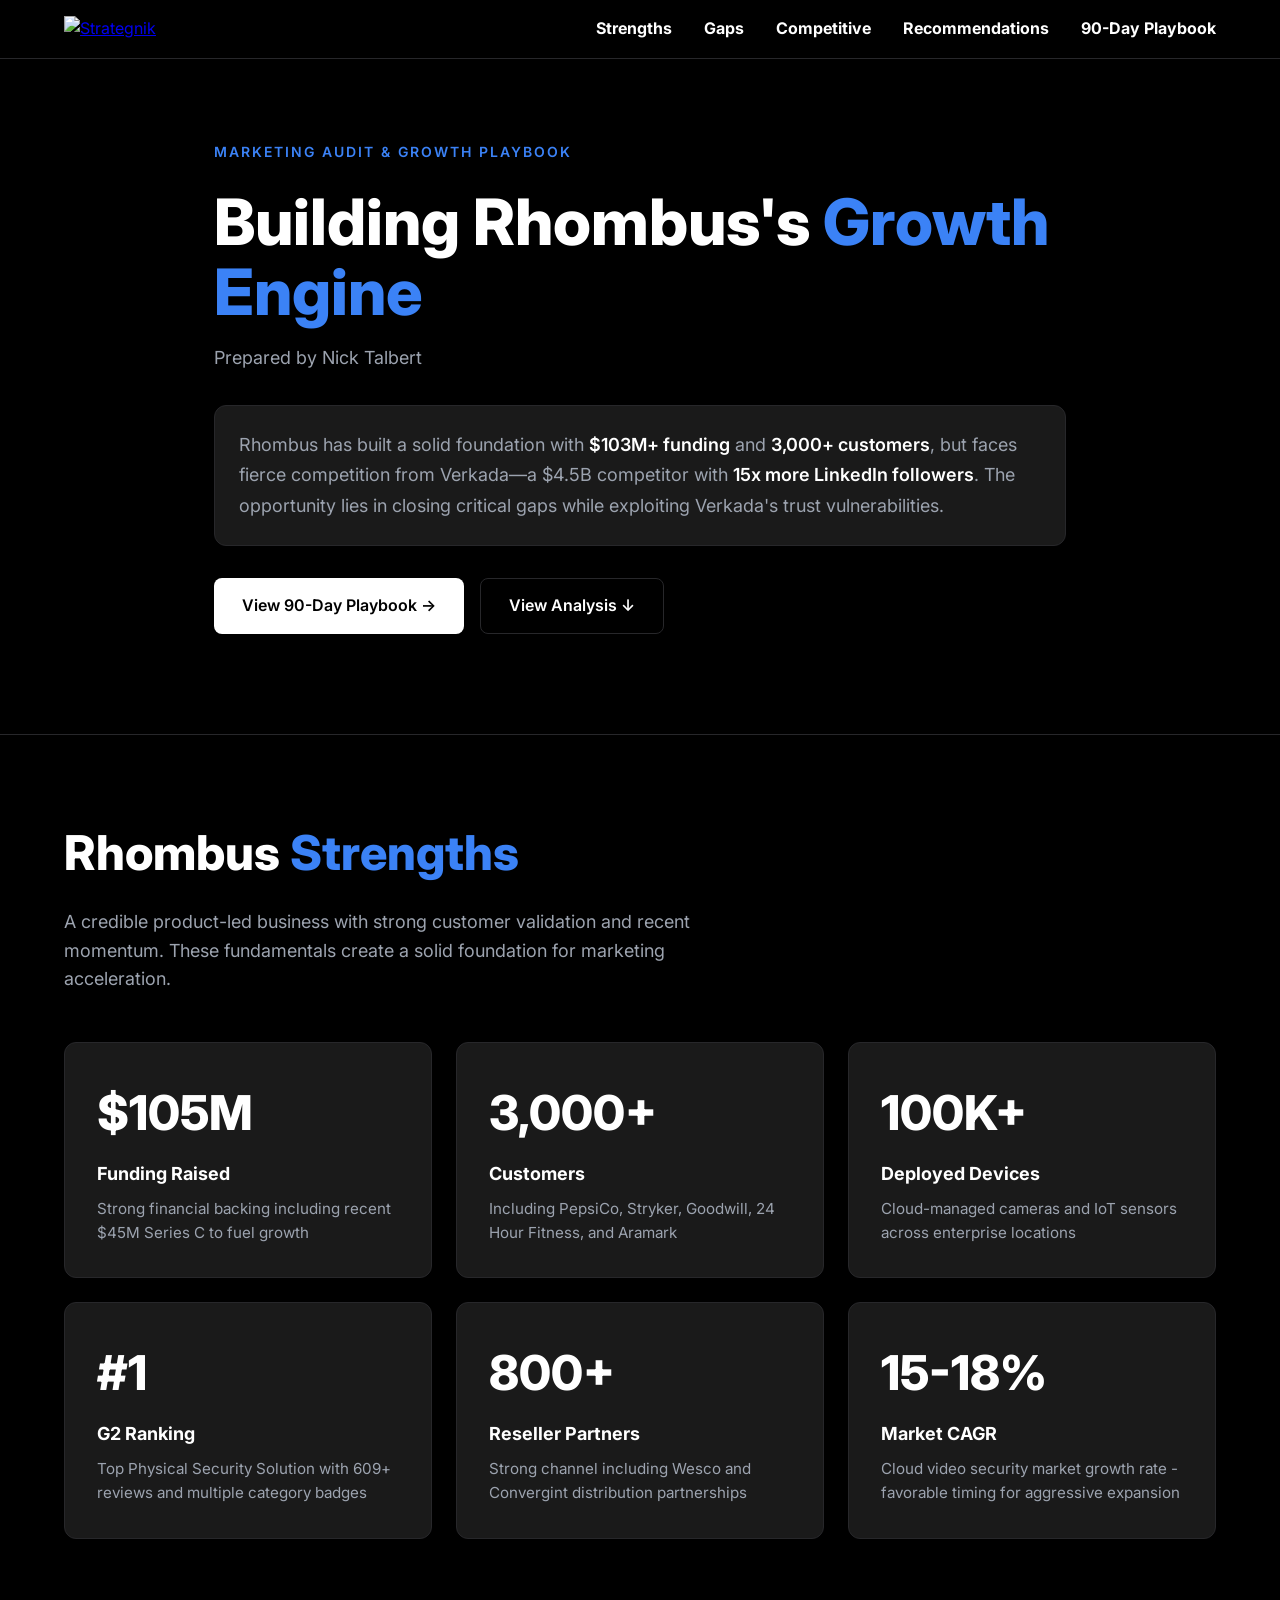
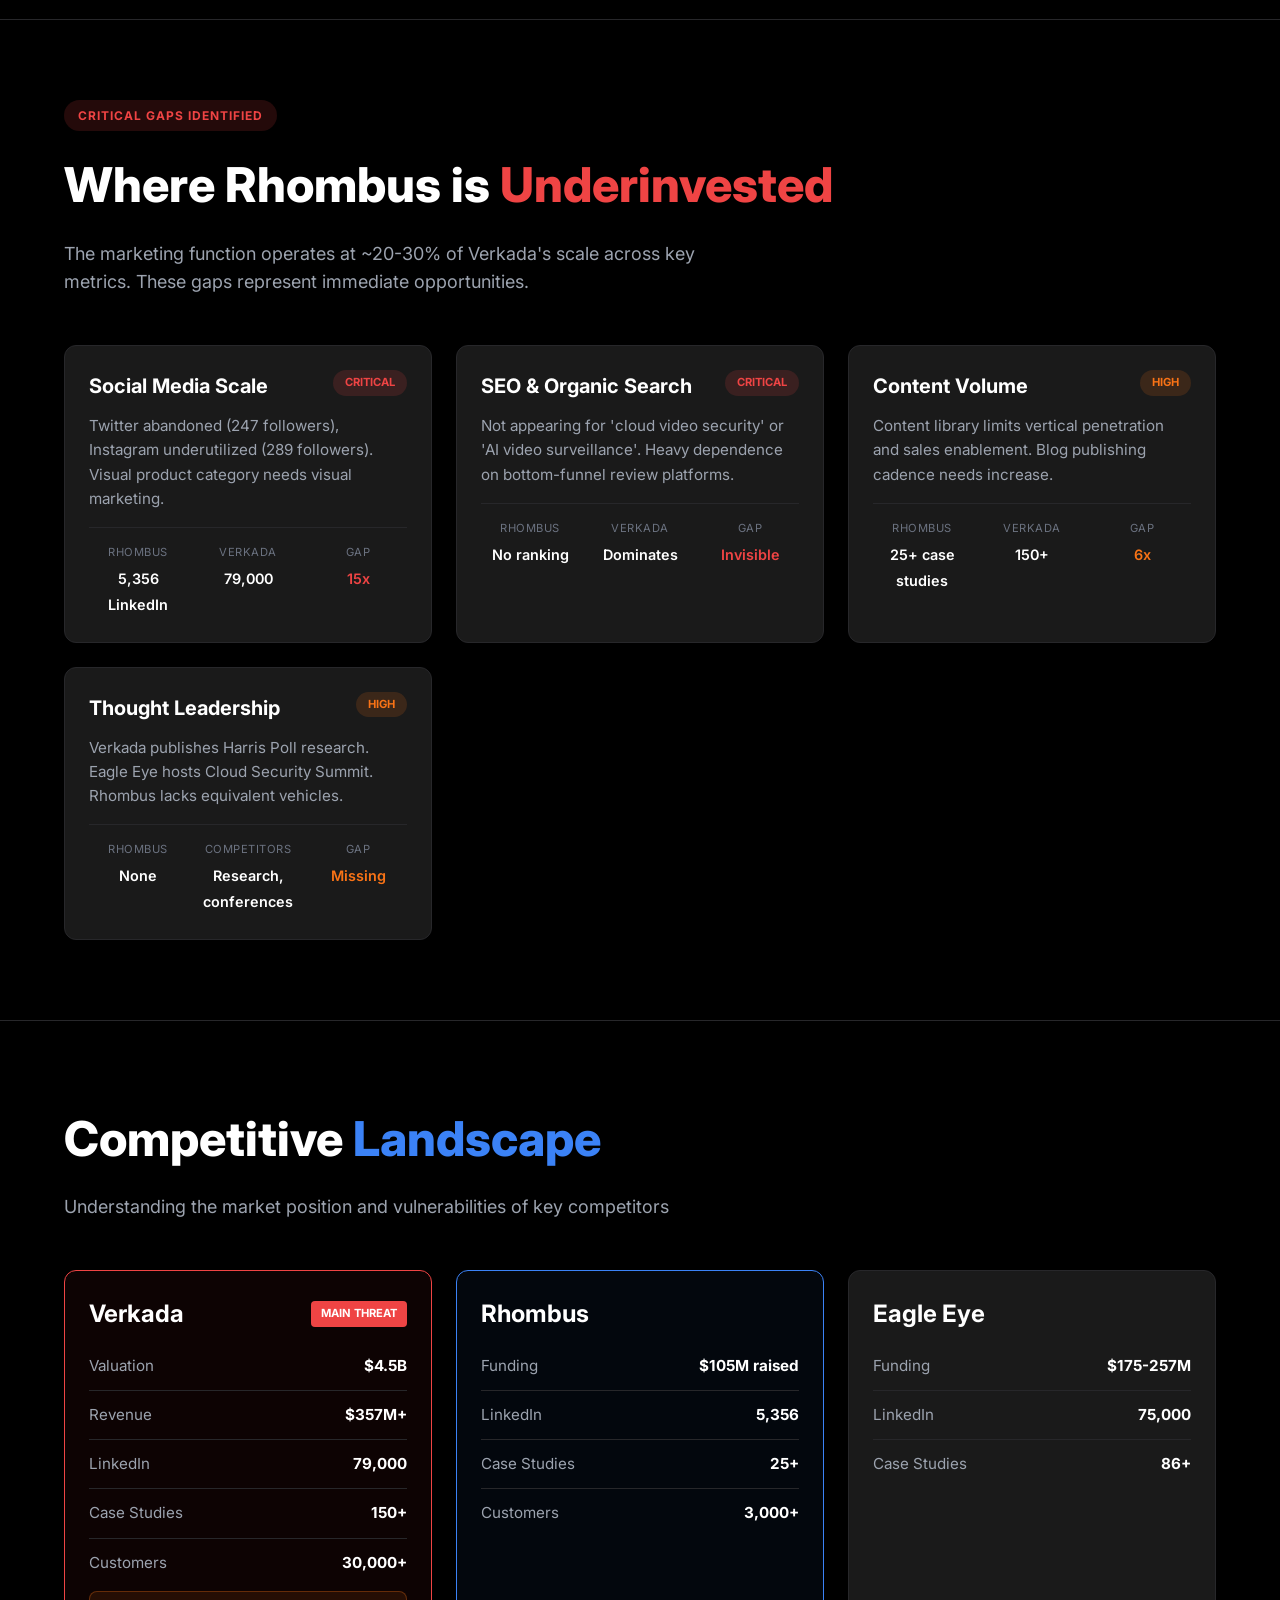
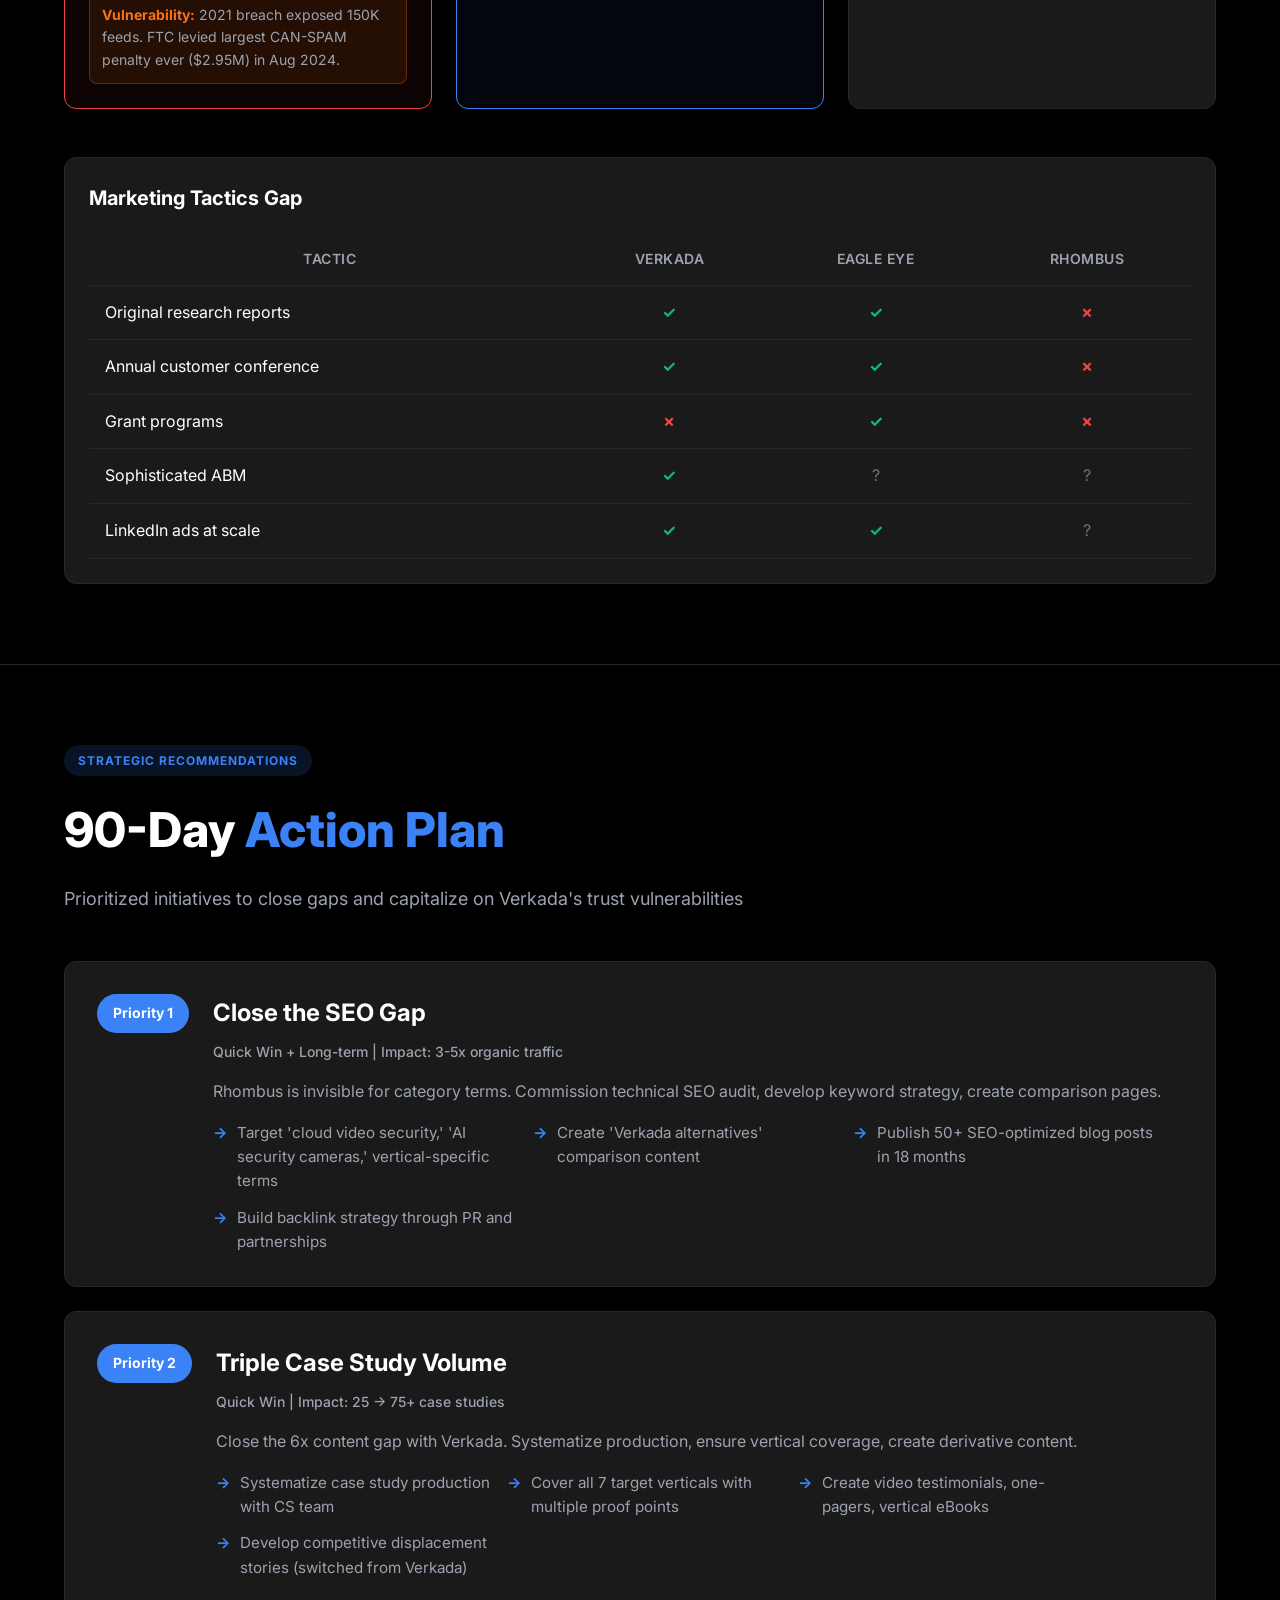
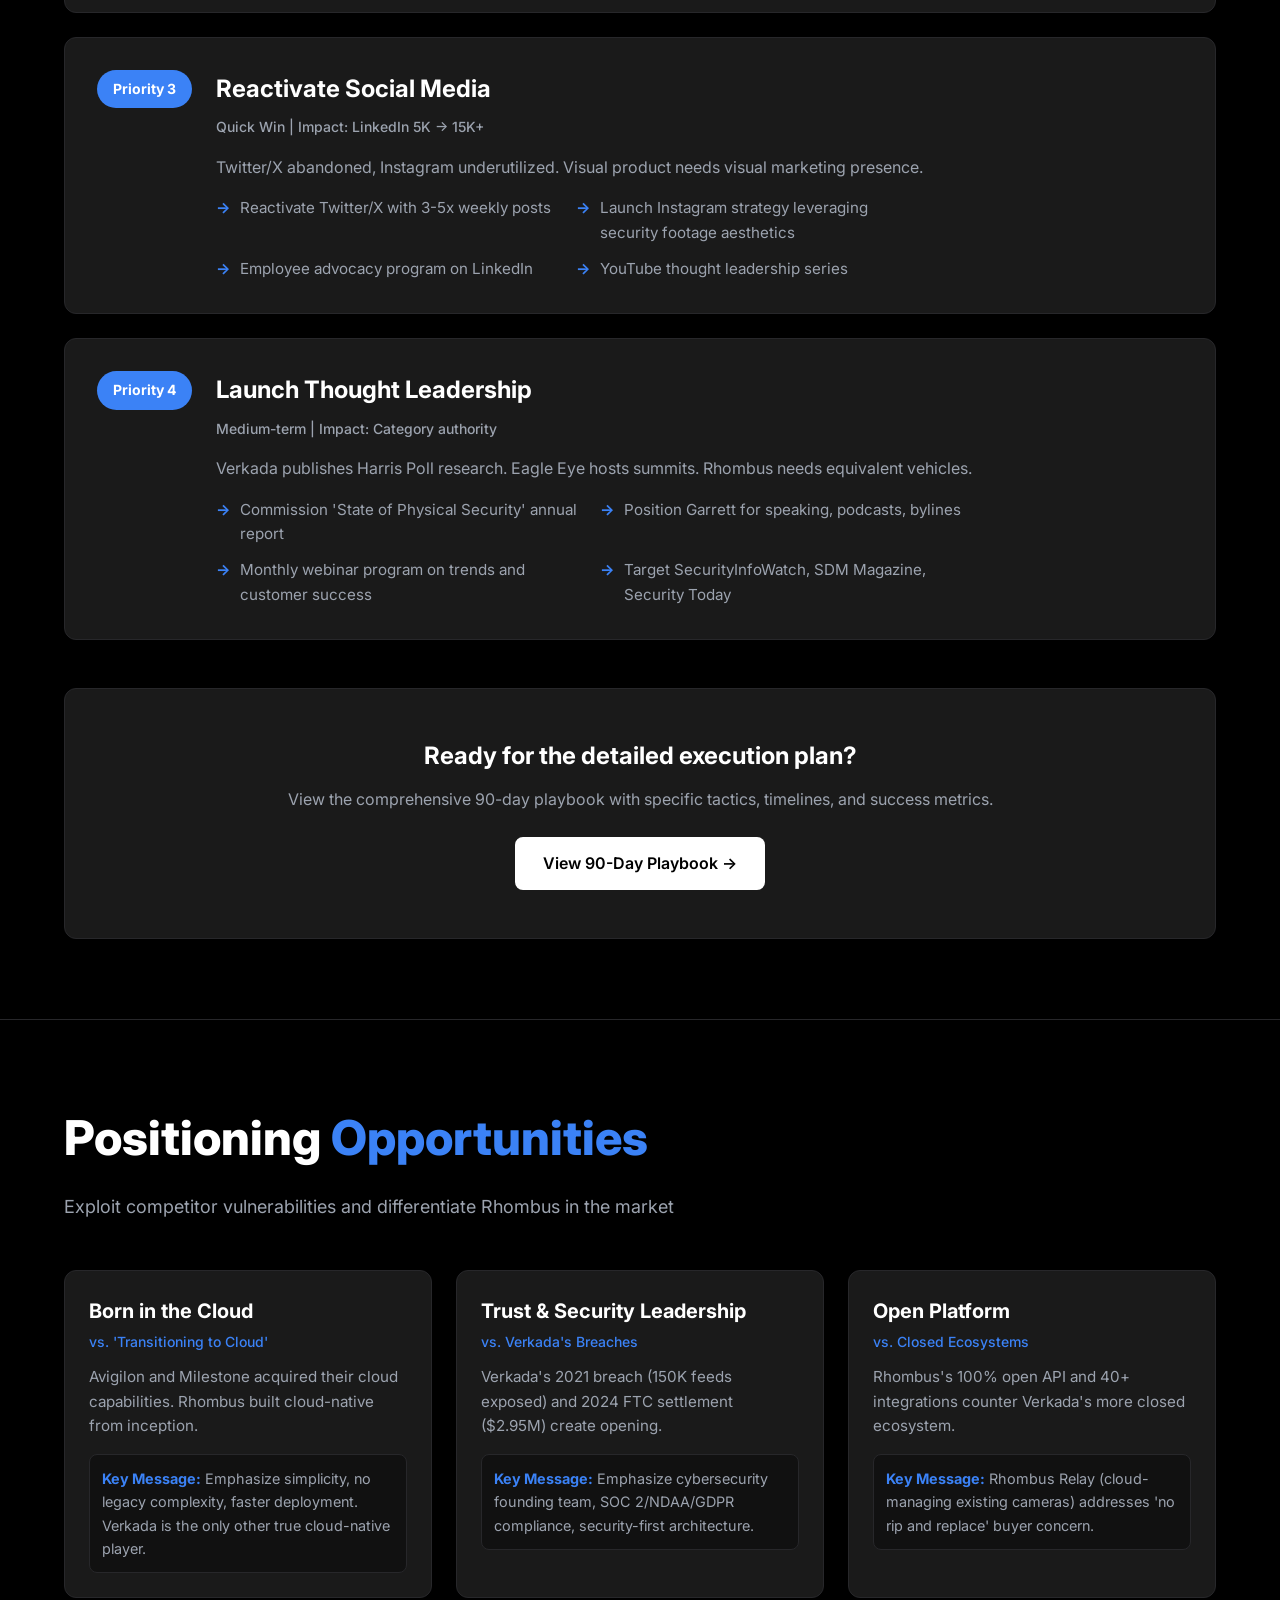
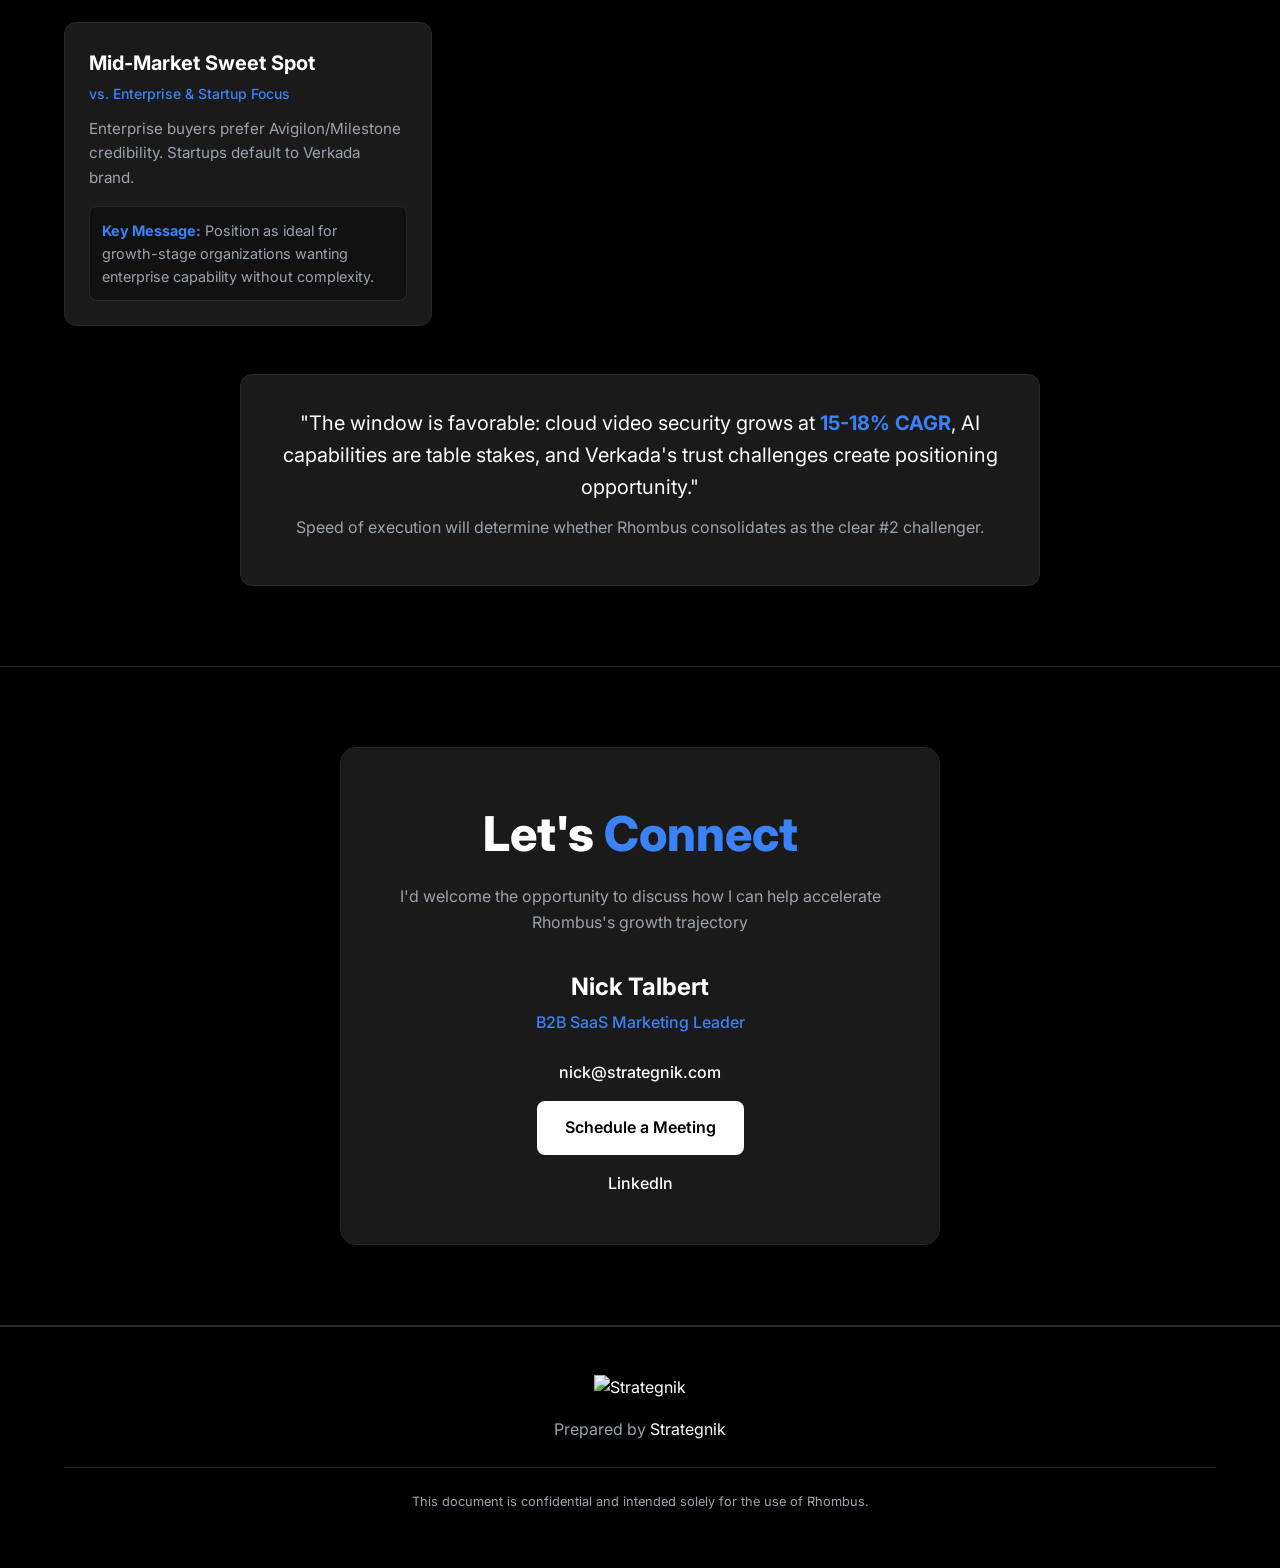
==== commit e60a55a9: "Update to Strategnik dark theme - Dark background with light text matching strategnik.com - Blue acc" ====
--- a/index.html
+++ b/index.html
@@ -16,7 +16,7 @@
   <header class="site-header">
     <nav class="container">
       <a href="https://strategnik.com" class="logo">
-        <img src="https://strategnik.com/logo-dark.png" alt="Strategnik" height="60">
+        <img src="https://strategnik.com/logo.png" alt="Strategnik" height="112">
       </a>
       <div class="nav-links">
         <a href="#strengths">Strengths</a>
@@ -446,7 +446,7 @@
   <!-- Footer -->
   <footer class="site-footer">
     <div class="container">
-      <img src="https://strategnik.com/logo-dark.png" alt="Strategnik" height="40">
+      <img src="https://strategnik.com/logo.png" alt="Strategnik" height="40">
       <p>Prepared by <a href="https://strategnik.com">Strategnik</a></p>
       <p class="confidential">This document is confidential and intended solely for the use of Rhombus.</p>
     </div>
--- a/styles.css
+++ b/styles.css
@@ -1,17 +1,18 @@
-/* Strategnik Audit Styles - Rhombus */
+/* Rhombus Audit - Strategnik Dark Theme */
 
 :root {
-  --primary: #1e3a5f;
-  --secondary: #0d9488;
-  --accent: #0d9488;
-  --background: #fafafa;
-  --white: #ffffff;
-  --text: #1a1a1a;
-  --text-secondary: #6b7280;
-  --border: #e5e7eb;
-  --critical: #dc2626;
-  --high: #ea580c;
-  --medium: #ca8a04;
+  --bg-primary: #000000;
+  --bg-secondary: #111111;
+  --bg-card: #1a1a1a;
+  --text-primary: #ffffff;
+  --text-secondary: #9ca3af;
+  --text-muted: #6b7280;
+  --accent: #3b82f6;
+  --accent-hover: #60a5fa;
+  --border: #27272a;
+  --critical: #ef4444;
+  --high: #f97316;
+  --success: #10b981;
 }
 
 * {
@@ -26,8 +27,8 @@
 
 body {
   font-family: 'Inter', -apple-system, BlinkMacSystemFont, sans-serif;
-  background: var(--background);
-  color: var(--text);
+  background: var(--bg-primary);
+  color: var(--text-primary);
   line-height: 1.6;
 }
 
@@ -37,15 +38,11 @@
   padding: 0 24px;
 }
 
-/* Utilities */
-.text-accent { color: var(--secondary); }
-.text-critical { color: var(--critical); }
-
 /* Header */
 .site-header {
   position: sticky;
   top: 0;
-  background: var(--white);
+  background: var(--bg-primary);
   border-bottom: 1px solid var(--border);
   z-index: 100;
 }
@@ -59,22 +56,27 @@
   margin: 0 auto;
 }
 
-.logo img { height: 60px; width: auto; }
+.logo img {
+  height: 112px;
+  width: auto;
+}
 
 .nav-links {
   display: none;
-  gap: 24px;
+  gap: 32px;
 }
 
 .nav-links a {
-  color: var(--text);
+  color: var(--text-primary);
   text-decoration: none;
-  font-weight: 500;
-  font-size: 0.9rem;
+  font-weight: 700;
+  font-size: 1rem;
   transition: color 0.2s;
 }
 
-.nav-links a:hover { color: var(--secondary); }
+.nav-links a:hover {
+  color: var(--accent);
+}
 
 @media (min-width: 900px) {
   .nav-links { display: flex; }
@@ -86,11 +88,12 @@
   border: none;
   cursor: pointer;
   padding: 8px;
+  color: var(--text-primary);
 }
 
 .mobile-nav {
   display: none;
-  background: var(--white);
+  background: var(--bg-secondary);
   border-top: 1px solid var(--border);
   padding: 16px 24px;
 }
@@ -100,9 +103,9 @@
 .mobile-nav a {
   display: block;
   padding: 12px 0;
-  color: var(--text);
+  color: var(--text-primary);
   text-decoration: none;
-  font-weight: 500;
+  font-weight: 600;
   border-bottom: 1px solid var(--border);
 }
 
@@ -116,33 +119,38 @@
   font-weight: 600;
   text-decoration: none;
   transition: all 0.2s;
+  border: none;
+  cursor: pointer;
 }
 
 .btn-primary {
-  background: var(--secondary);
-  color: white;
+  background: var(--text-primary);
+  color: var(--bg-primary);
 }
 
 .btn-primary:hover {
-  background: #0b7c72;
+  background: #e5e5e5;
 }
 
 .btn-secondary {
-  background: rgba(255,255,255,0.1);
-  color: white;
-  border: 1px solid rgba(255,255,255,0.3);
+  background: transparent;
+  color: var(--text-primary);
+  border: 1px solid var(--border);
 }
 
 .btn-secondary:hover {
-  background: rgba(255,255,255,0.2);
+  background: var(--bg-card);
+  border-color: var(--text-secondary);
 }
 
 /* Hero */
 .hero {
-  background: var(--primary);
-  color: white;
   padding: 80px 24px 100px;
-  text-align: center;
+  border-bottom: 1px solid var(--border);
+}
+
+.hero .container {
+  max-width: 900px;
 }
 
 .hero-label {
@@ -150,109 +158,91 @@
   font-size: 0.875rem;
   text-transform: uppercase;
   letter-spacing: 2px;
-  opacity: 0.8;
+  color: var(--accent);
   margin-bottom: 24px;
-  padding: 8px 16px;
-  border: 1px solid rgba(255,255,255,0.2);
-  border-radius: 50px;
+  font-weight: 600;
 }
 
 .hero h1 {
-  font-size: clamp(2rem, 5vw, 3.5rem);
-  font-weight: 700;
+  font-size: clamp(2.5rem, 5vw, 4rem);
+  font-weight: 800;
   margin-bottom: 16px;
-  line-height: 1.2;
+  line-height: 1.1;
 }
 
 .hero-subtitle {
   font-size: 1.125rem;
-  opacity: 0.8;
+  color: var(--text-secondary);
   margin-bottom: 32px;
 }
 
 .hero-insight {
-  background: rgba(255,255,255,0.1);
-  border: 1px solid rgba(255,255,255,0.2);
+  background: var(--bg-card);
+  border: 1px solid var(--border);
   border-radius: 12px;
   padding: 24px;
-  max-width: 800px;
-  margin: 0 auto 32px;
-  text-align: left;
+  margin-bottom: 32px;
 }
 
 .hero-insight p {
-  color: rgba(255,255,255,0.9);
+  color: var(--text-secondary);
+  font-size: 1.125rem;
+  line-height: 1.7;
 }
 
 .hero-insight strong {
-  color: var(--secondary);
+  color: var(--text-primary);
+  font-weight: 600;
 }
 
 .hero-cta {
   display: flex;
   gap: 16px;
-  justify-content: center;
   flex-wrap: wrap;
 }
+
+/* Text utilities */
+.text-accent { color: var(--accent); }
+.text-critical { color: var(--critical); }
 
 /* Sections */
 .section {
   padding: 80px 24px;
-}
-
-.section-alt {
-  background: var(--white);
-}
-
-.section-dark {
-  background: var(--primary);
-  color: white;
+  border-bottom: 1px solid var(--border);
 }
 
 .section h2 {
-  font-size: 2.5rem;
-  color: var(--text);
+  font-size: clamp(2rem, 4vw, 3rem);
+  font-weight: 800;
   margin-bottom: 16px;
-  text-align: center;
-}
-
-.section-dark h2 {
-  color: white;
 }
 
 .section-intro {
   color: var(--text-secondary);
   font-size: 1.125rem;
-  text-align: center;
   max-width: 700px;
-  margin: 0 auto 48px;
-}
-
-.section-intro.light {
-  color: rgba(255,255,255,0.8);
+  margin-bottom: 48px;
 }
 
 .section-header-badge {
   display: inline-block;
-  padding: 8px 16px;
+  padding: 6px 14px;
   border-radius: 50px;
-  font-size: 0.875rem;
-  font-weight: 600;
+  font-size: 0.75rem;
+  font-weight: 700;
   text-transform: uppercase;
   letter-spacing: 1px;
   margin-bottom: 16px;
-  text-align: center;
-  width: 100%;
 }
 
 .section-header-badge.critical {
-  background: #fef2f2;
+  background: rgba(239, 68, 68, 0.15);
   color: var(--critical);
 }
 
 .section-header-badge.accent {
-  background: #f0fdfa;
-  color: var(--secondary);
+  background: rgba(59, 130, 246, 0.15);
+  color: var(--accent);
 }
 
 /* Metrics Grid */
@@ -263,31 +253,30 @@
 }
 
 .metric-card {
-  background: var(--white);
-  border: 1px solid var(--border);
-  border-radius: 12px;
-  padding: 24px;
-  text-align: center;
+  background: var(--bg-card);
+  border: 1px solid var(--border);
+  border-radius: 12px;
+  padding: 32px;
 }
 
 .metric-value {
   display: block;
-  font-size: 2.5rem;
-  font-weight: 700;
-  color: var(--primary);
+  font-size: 3rem;
+  font-weight: 800;
+  color: var(--text-primary);
   margin-bottom: 8px;
 }
 
 .metric-label {
   display: block;
-  font-size: 1rem;
-  font-weight: 600;
-  color: var(--text);
+  font-size: 1.125rem;
+  font-weight: 700;
+  color: var(--text-primary);
   margin-bottom: 8px;
 }
 
 .metric-desc {
-  font-size: 0.875rem;
+  font-size: 0.95rem;
   color: var(--text-secondary);
 }
 
@@ -299,7 +288,7 @@
 }
 
 .gap-card {
-  background: var(--background);
+  background: var(--bg-card);
   border: 1px solid var(--border);
   border-radius: 12px;
   padding: 24px;
@@ -314,24 +303,24 @@
 
 .gap-header h3 {
   font-size: 1.25rem;
-  color: var(--text);
+  font-weight: 700;
 }
 
 .severity-badge {
   padding: 4px 12px;
   border-radius: 50px;
-  font-size: 0.75rem;
+  font-size: 0.7rem;
   font-weight: 700;
   text-transform: uppercase;
 }
 
 .severity-badge.critical {
-  background: #fef2f2;
+  background: rgba(239, 68, 68, 0.15);
   color: var(--critical);
 }
 
 .severity-badge.high {
-  background: #fff7ed;
+  background: rgba(249, 115, 22, 0.15);
   color: var(--high);
 }
 
@@ -339,6 +328,7 @@
   color: var(--text-secondary);
   font-size: 0.95rem;
   margin-bottom: 16px;
+  line-height: 1.6;
 }
 
 .gap-comparison {
@@ -355,19 +345,21 @@
 
 .gap-label {
   display: block;
-  font-size: 0.75rem;
-  color: var(--text-secondary);
+  font-size: 0.7rem;
+  color: var(--text-muted);
   margin-bottom: 4px;
+  text-transform: uppercase;
+  letter-spacing: 0.5px;
 }
 
 .gap-value {
   font-size: 0.9rem;
   font-weight: 600;
-  color: var(--text);
-}
-
-.gap-value.critical { color: var(--critical); font-weight: 700; }
-.gap-value.high { color: var(--high); font-weight: 700; }
+  color: var(--text-primary);
+}
+
+.gap-value.critical { color: var(--critical); }
+.gap-value.high { color: var(--high); }
 
 /* Competitor Cards */
 .competitor-grid {
@@ -378,31 +370,32 @@
 }
 
 .competitor-card {
-  background: var(--white);
+  background: var(--bg-card);
   border: 1px solid var(--border);
   border-radius: 12px;
   padding: 24px;
 }
 
 .competitor-card.main-threat {
-  background: #fef2f2;
-  border-color: #fecaca;
+  border-color: var(--critical);
+  background: rgba(239, 68, 68, 0.05);
 }
 
 .competitor-card.highlight {
-  background: #f0fdfa;
-  border-color: #99f6e4;
+  border-color: var(--accent);
+  background: rgba(59, 130, 246, 0.05);
 }
 
 .competitor-header {
   display: flex;
   justify-content: space-between;
   align-items: center;
-  margin-bottom: 16px;
+  margin-bottom: 20px;
 }
 
 .competitor-header h3 {
   font-size: 1.5rem;
+  font-weight: 700;
 }
 
 .threat-badge {
@@ -410,8 +403,9 @@
   background: var(--critical);
   color: white;
   border-radius: 4px;
-  font-size: 0.75rem;
-  font-weight: 600;
+  font-size: 0.7rem;
+  font-weight: 700;
+  text-transform: uppercase;
 }
 
 .competitor-stats {
@@ -424,24 +418,35 @@
   display: flex;
   justify-content: space-between;
   font-size: 0.95rem;
+  padding-bottom: 12px;
+  border-bottom: 1px solid var(--border);
+}
+
+.comp-stat:last-child {
+  border-bottom: none;
+  padding-bottom: 0;
 }
 
 .comp-stat span { color: var(--text-secondary); }
-.comp-stat strong { color: var(--text); }
+.comp-stat strong { color: var(--text-primary); }
 
 .vulnerability-alert {
   margin-top: 16px;
   padding: 12px;
-  background: #fef3c7;
-  border: 1px solid #fcd34d;
+  background: rgba(249, 115, 22, 0.1);
+  border: 1px solid rgba(249, 115, 22, 0.3);
   border-radius: 8px;
   font-size: 0.875rem;
-  color: #92400e;
+  color: var(--text-secondary);
+}
+
+.vulnerability-alert strong {
+  color: var(--high);
 }
 
 /* Tactics Table */
 .tactics-table {
-  background: var(--white);
+  background: var(--bg-card);
   border: 1px solid var(--border);
   border-radius: 12px;
   padding: 24px;
@@ -449,7 +454,9 @@
 }
 
 .tactics-table h3 {
-  margin-bottom: 16px;
+  margin-bottom: 20px;
+  font-size: 1.25rem;
+  font-weight: 700;
 }
 
 .tactics-table table {
@@ -459,7 +466,7 @@
 
 .tactics-table th,
 .tactics-table td {
-  padding: 12px 16px;
+  padding: 14px 16px;
   text-align: center;
   border-bottom: 1px solid var(--border);
 }
@@ -468,15 +475,18 @@
   font-weight: 600;
   color: var(--text-secondary);
   font-size: 0.875rem;
+  text-transform: uppercase;
+  letter-spacing: 0.5px;
 }
 
 .tactics-table td:first-child {
   text-align: left;
-}
-
-.check { color: #16a34a; font-weight: bold; }
+  color: var(--text-primary);
+}
+
+.check { color: var(--success); font-weight: bold; }
 .missing { color: var(--critical); font-weight: bold; }
-.unknown { color: var(--text-secondary); }
+.unknown { color: var(--text-muted); }
 
 /* Recommendations */
 .recommendations-list {
@@ -487,7 +497,7 @@
 }
 
 .recommendation-card {
-  background: var(--background);
+  background: var(--bg-card);
   border: 1px solid var(--border);
   border-radius: 12px;
   padding: 32px;
@@ -504,7 +514,7 @@
 .rec-priority {
   flex-shrink: 0;
   padding: 8px 16px;
-  background: var(--secondary);
+  background: var(--accent);
   color: white;
   border-radius: 50px;
   font-size: 0.875rem;
@@ -514,13 +524,13 @@
 
 .rec-content h3 {
   font-size: 1.5rem;
-  color: var(--text);
+  font-weight: 700;
   margin-bottom: 8px;
 }
 
 .rec-meta {
   font-size: 0.875rem;
-  color: var(--secondary);
+  color: var(--accent);
   font-weight: 500;
   margin-bottom: 12px;
 }
@@ -528,6 +538,7 @@
 .rec-content > p {
   color: var(--text-secondary);
   margin-bottom: 16px;
+  line-height: 1.6;
 }
 
 .rec-tactics {
@@ -540,22 +551,22 @@
 .rec-tactics li {
   display: flex;
   align-items: flex-start;
-  gap: 8px;
+  gap: 10px;
   font-size: 0.95rem;
-  color: var(--text);
+  color: var(--text-secondary);
 }
 
 .rec-tactics li::before {
-  content: "✓";
-  color: var(--secondary);
+  content: "→";
+  color: var(--accent);
   font-weight: bold;
   flex-shrink: 0;
 }
 
 /* CTA Box */
 .cta-box {
-  background: var(--primary);
-  color: white;
+  background: var(--bg-card);
+  border: 1px solid var(--border);
   border-radius: 12px;
   padding: 48px;
   text-align: center;
@@ -563,11 +574,12 @@
 
 .cta-box h3 {
   font-size: 1.5rem;
+  font-weight: 700;
   margin-bottom: 12px;
 }
 
 .cta-box p {
-  opacity: 0.9;
+  color: var(--text-secondary);
   margin-bottom: 24px;
 }
 
@@ -580,47 +592,49 @@
 }
 
 .positioning-card {
-  background: rgba(255,255,255,0.1);
-  border: 1px solid rgba(255,255,255,0.2);
+  background: var(--bg-card);
+  border: 1px solid var(--border);
   border-radius: 12px;
   padding: 24px;
 }
 
 .positioning-card h3 {
   font-size: 1.25rem;
+  font-weight: 700;
   margin-bottom: 4px;
 }
 
 .positioning-card .vs {
-  color: var(--secondary);
+  color: var(--accent);
   font-size: 0.875rem;
   font-weight: 500;
   margin-bottom: 12px;
 }
 
 .positioning-card > p {
-  color: rgba(255,255,255,0.8);
+  color: var(--text-secondary);
   margin-bottom: 16px;
   font-size: 0.95rem;
+  line-height: 1.6;
 }
 
 .key-message {
-  background: rgba(255,255,255,0.05);
-  border: 1px solid rgba(255,255,255,0.1);
+  background: var(--bg-secondary);
+  border: 1px solid var(--border);
   border-radius: 8px;
   padding: 12px;
   font-size: 0.9rem;
-  color: rgba(255,255,255,0.9);
+  color: var(--text-secondary);
 }
 
 .key-message strong {
-  color: var(--secondary);
+  color: var(--accent);
 }
 
 /* Quote Box */
 .quote-box {
-  background: rgba(255,255,255,0.1);
-  border: 1px solid rgba(255,255,255,0.2);
+  background: var(--bg-card);
+  border: 1px solid var(--border);
   border-radius: 12px;
   padding: 32px;
   text-align: center;
@@ -630,13 +644,18 @@
 
 .quote-box p {
   font-size: 1.25rem;
-  color: rgba(255,255,255,0.95);
+  color: var(--text-primary);
   margin-bottom: 12px;
+  line-height: 1.6;
+}
+
+.quote-box strong {
+  color: var(--accent);
 }
 
 .quote-box .quote-footer {
   font-size: 1rem;
-  color: rgba(255,255,255,0.7);
+  color: var(--text-secondary);
 }
 
 /* Contact */
@@ -644,7 +663,7 @@
   max-width: 600px;
   margin: 0 auto;
   text-align: center;
-  background: var(--white);
+  background: var(--bg-card);
   border: 1px solid var(--border);
   border-radius: 16px;
   padding: 48px;
@@ -665,7 +684,7 @@
 }
 
 .contact-title {
-  color: var(--secondary);
+  color: var(--accent);
   font-weight: 500;
   margin-bottom: 24px;
 }
@@ -678,40 +697,47 @@
 }
 
 .contact-link {
-  color: var(--text);
+  color: var(--text-primary);
   text-decoration: none;
   font-weight: 500;
+  transition: color 0.2s;
 }
 
 .contact-link:hover {
-  color: var(--secondary);
+  color: var(--accent);
 }
 
 /* Footer */
 .site-footer {
-  background: var(--primary);
-  color: white;
+  background: var(--bg-primary);
   padding: 48px 24px;
   text-align: center;
+  border-top: 1px solid var(--border);
 }
 
 .site-footer img {
   margin-bottom: 16px;
-  filter: brightness(0) invert(1);
+  height: 40px;
 }
 
 .site-footer p {
   margin-bottom: 8px;
+  color: var(--text-secondary);
 }
 
 .site-footer a {
-  color: white;
+  color: var(--text-primary);
+  text-decoration: none;
+}
+
+.site-footer a:hover {
+  color: var(--accent);
 }
 
 .confidential {
   font-size: 0.8rem;
-  opacity: 0.7;
+  color: var(--text-muted);
   margin-top: 24px;
   padding-top: 24px;
-  border-top: 1px solid rgba(255,255,255,0.2);
-}
+  border-top: 1px solid var(--border);
+}
